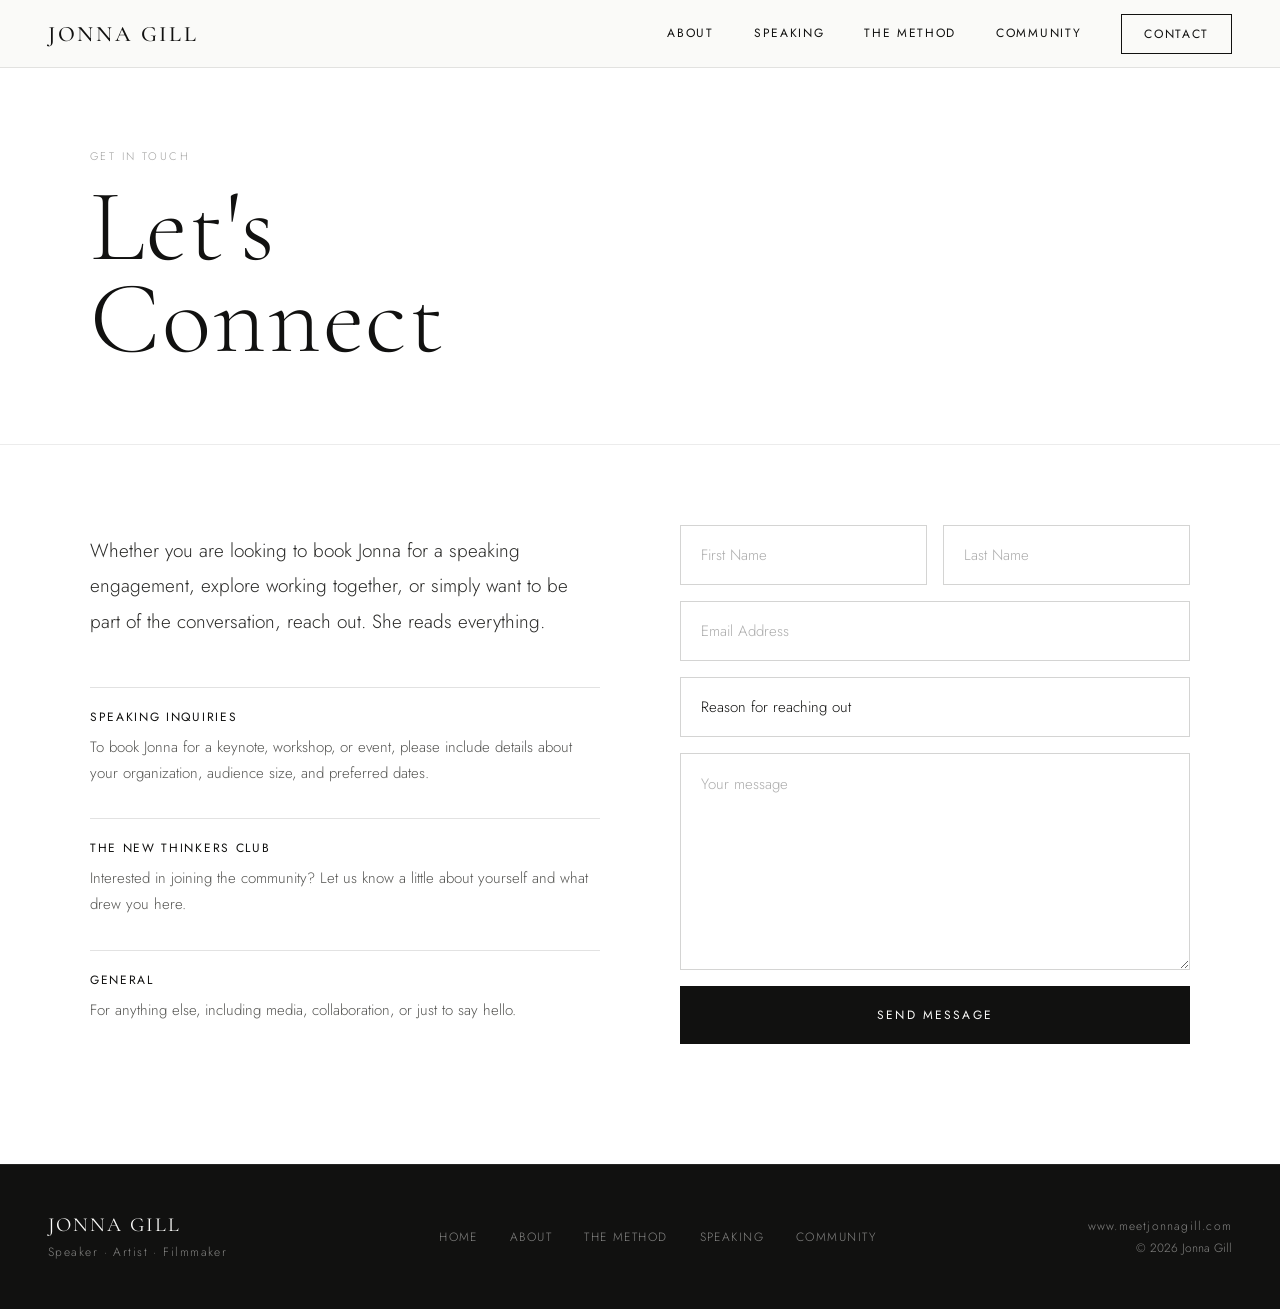
==== index.html @ b72475b1 "Add files via upload" ====
<!DOCTYPE html>
<html lang="en">
<head>
<meta charset="utf-8">
<title>Contact — Jonna Gill</title>
  <meta name="viewport" content="width=device-width, initial-scale=1" />
  <link rel="stylesheet" href="responsive.css" />
  <link rel="preconnect" href="https://fonts.googleapis.com" />
  <link rel="preconnect" href="https://fonts.gstatic.com" crossorigin="anonymous" />
  <link href="https://fonts.googleapis.com/css2?family=Cormorant+Garamond:ital,wght@0,300;0,400;0,500;1,300;1,400&family=Jost:wght@300;400;500&display=swap" rel="stylesheet" />
  <style>
    *, *::before, *::after { box-sizing: border-box; margin: 0; padding: 0; }
    body { background: #FAFAF8; color: #111110; font-family: 'Jost', sans-serif; font-weight: 300; -webkit-font-smoothing: antialiased; }
    a { color: #111110; text-decoration: none; }
    a:hover { color: #6B5E4A; }
    input, textarea, select { font-family: 'Jost', sans-serif; }
    input:focus, textarea:focus { outline: 1px solid #111110; }
    input::placeholder, textarea::placeholder { color: rgba(17,17,16,0.35); }
  </style>
</head>
<body>
<nav style="position:fixed;top:0;left:0;right:0;z-index:100;background:#FAFAF8;border-bottom:1px solid rgba(17,17,16,0.1);display:flex;align-items:center;justify-content:space-between;padding:0 48px;height:68px;font-family:'Jost',sans-serif;" id="site-nav">
  <a href="index.html" style="font-family:'Cormorant Garamond',serif;font-size:22px;font-weight:500;letter-spacing:0.12em;text-transform:uppercase;color:#111110;">Jonna Gill</a>
  <div class="nav-links" style="display:flex;gap:40px;align-items:center;">
    <a href="about.html" style="font-size:12px;letter-spacing:0.14em;text-transform:uppercase;font-weight:400;border-bottom:none;padding-bottom:2px;">About</a>
    <a href="speaking.html" style="font-size:12px;letter-spacing:0.14em;text-transform:uppercase;font-weight:400;border-bottom:none;padding-bottom:2px;">Speaking</a>
    <a href="method.html" style="font-size:12px;letter-spacing:0.14em;text-transform:uppercase;font-weight:400;border-bottom:none;padding-bottom:2px;">The Method</a>
    <a href="community.html" style="font-size:12px;letter-spacing:0.14em;text-transform:uppercase;font-weight:400;border-bottom:none;padding-bottom:2px;">Community</a>
    <a href="contact.html" style="font-size:12px;letter-spacing:0.14em;text-transform:uppercase;font-weight:400;border:1px solid #111110;padding:10px 22px;">Contact</a>
  </div>
  <button class="nav-hamburger" id="nav-hamburger" style="display:none;flex-direction:column;gap:5px;background:none;border:none;cursor:pointer;padding:8px;" aria-label="Menu">
    <span id="hb1" style="display:block;width:24px;height:1.5px;background:#111110;transition:transform 0.3s,opacity 0.3s;"></span>
    <span id="hb2" style="display:block;width:24px;height:1.5px;background:#111110;transition:transform 0.3s,opacity 0.3s;"></span>
    <span id="hb3" style="display:block;width:24px;height:1.5px;background:#111110;transition:transform 0.3s,opacity 0.3s;"></span>
  </button>
</nav>

<!-- PAGE HEADER -->
<section class="page-header" style="background: #FFFFFF; padding: 148px 48px 80px; border-bottom: 1px solid rgba(17,17,16,0.08);">
  <div style="max-width: 1100px; margin: 0 auto;">
    <p style="font-size: 11px; letter-spacing: 0.22em; text-transform: uppercase; color: rgba(17,17,16,0.4); margin-bottom: 16px;">Get in Touch</p>
    <h1 class="fx-reveal" data-dir="up" style="font-family: 'Cormorant Garamond', serif; font-size: clamp(56px, 8vw, 120px); font-weight: 300; line-height: 0.9; letter-spacing: 0.02em;">Let's<br />Connect</h1>
  </div>
</section>

<!-- CONTACT LAYOUT -->
<section style="background: #FFFFFF; padding: 80px 48px 120px;">
  <div class="contact-grid" style="max-width: 1100px; margin: 0 auto; display: grid; grid-template-columns: 1fr 1fr; gap: 80px; align-items: start;">

    <!-- Left: context -->
    <div style="display: flex; flex-direction: column; gap: 48px; padding-top: 8px;">
      <p style="font-size: 19px; line-height: 1.85; color: #2A2A28; font-weight: 300;">
        Whether you are looking to book Jonna for a speaking engagement, explore working together, or simply want to be part of the conversation, reach out. She reads everything.
      </p>

      <div style="display: flex; flex-direction: column; gap: 32px;">
        <div>
          <div style="height: 1px; background: rgba(17,17,16,0.12); margin-bottom: 20px;"></div>
          <p style="font-size: 12px; letter-spacing: 0.14em; text-transform: uppercase; margin-bottom: 8px; font-weight: 400;">Speaking Inquiries</p>
          <p style="font-size: 15px; line-height: 1.75; color: #555552; font-weight: 300;">To book Jonna for a keynote, workshop, or event, please include details about your organization, audience size, and preferred dates.</p>
        </div>
        <div>
          <div style="height: 1px; background: rgba(17,17,16,0.12); margin-bottom: 20px;"></div>
          <p style="font-size: 12px; letter-spacing: 0.14em; text-transform: uppercase; margin-bottom: 8px; font-weight: 400;">The New Thinkers Club</p>
          <p style="font-size: 15px; line-height: 1.75; color: #555552; font-weight: 300;">Interested in joining the community? Let us know a little about yourself and what drew you here.</p>
        </div>
        <div>
          <div style="height: 1px; background: rgba(17,17,16,0.12); margin-bottom: 20px;"></div>
          <p style="font-size: 12px; letter-spacing: 0.14em; text-transform: uppercase; margin-bottom: 8px; font-weight: 400;">General</p>
          <p style="font-size: 15px; line-height: 1.75; color: #555552; font-weight: 300;">For anything else, including media, collaboration, or just to say hello.</p>
        </div>
      </div>
    </div>

    <!-- Right: form -->
    <div style="display: flex; flex-direction: column; gap: 16px;">
      <div style="display: grid; grid-template-columns: 1fr 1fr; gap: 16px;">
        <input type="text" placeholder="First Name" style="
          padding: 18px 20px;
          border: 1px solid rgba(17,17,16,0.18);
          background: transparent;
          font-size: 15px;
          font-weight: 300;
          color: #111110;
          width: 100%;
        " />
        <input type="text" placeholder="Last Name" style="
          padding: 18px 20px;
          border: 1px solid rgba(17,17,16,0.18);
          background: transparent;
          font-size: 15px;
          font-weight: 300;
          color: #111110;
          width: 100%;
        " />
      </div>
      <input type="email" placeholder="Email Address" style="
        padding: 18px 20px;
        border: 1px solid rgba(17,17,16,0.18);
        background: transparent;
        font-size: 15px;
        font-weight: 300;
        color: #111110;
        width: 100%;
      " />
      <select style="
        padding: 18px 20px;
        border: 1px solid rgba(17,17,16,0.18);
        background: transparent;
        font-size: 15px;
        font-weight: 300;
        color: #111110;
        width: 100%;
        appearance: none;
        cursor: pointer;
      ">
        <option value="" disabled selected style="color: rgba(17,17,16,0.35);">Reason for reaching out</option>
        <option>Speaking Inquiry</option>
        <option>Workshop or Retreat</option>
        <option>Private Consulting</option>
        <option>The New Thinkers Club</option>
        <option>Media or Press</option>
        <option>General</option>
      </select>
      <textarea placeholder="Your message" rows="7" style="
        padding: 18px 20px;
        border: 1px solid rgba(17,17,16,0.18);
        background: transparent;
        font-size: 15px;
        font-weight: 300;
        color: #111110;
        width: 100%;
        resize: vertical;
        line-height: 1.7;
      "></textarea>
      <button style="
        width: 100%;
        background: #111110;
        color: #FAFAF8;
        border: none;
        font-size: 12px;
        letter-spacing: 0.18em;
        text-transform: uppercase;
        padding: 20px;
        cursor: pointer; font-weight: 400; font-family: 'Jost', sans-serif;" class="fx-btn">Send Message</button>
    </div>

  </div>
</section>

<!-- FOOTER -->
<footer class="site-footer" style="background: #111110; color: rgba(250,250,248,0.5); padding: 48px; display: flex; align-items: center; justify-content: space-between; border-top: 1px solid rgba(250,250,248,0.08); font-family: 'Jost', sans-serif;">
  <div>
    <p style="font-family: 'Cormorant Garamond', serif; font-size: 20px; font-weight: 400; letter-spacing: 0.1em; text-transform: uppercase; color: #FAFAF8; margin-bottom: 6px;">Jonna Gill</p>
    <p style="font-size: 12px; letter-spacing: 0.12em;">Speaker · Artist · Filmmaker</p>
  </div>
  <div class="footer-links" style="display: flex; gap: 32px;">
    <a href="index.html" style="font-size: 12px; letter-spacing: 0.12em; text-transform: uppercase; color: rgba(250,250,248,0.5);">Home</a>
    <a href="about.html" style="font-size: 12px; letter-spacing: 0.12em; text-transform: uppercase; color: rgba(250,250,248,0.5);">About</a>
    <a href="method.html" style="font-size: 12px; letter-spacing: 0.12em; text-transform: uppercase; color: rgba(250,250,248,0.5);">The Method</a>
    <a href="speaking.html" style="font-size: 12px; letter-spacing: 0.12em; text-transform: uppercase; color: rgba(250,250,248,0.5);">Speaking</a>
    <a href="community.html" style="font-size: 12px; letter-spacing: 0.12em; text-transform: uppercase; color: rgba(250,250,248,0.5);">Community</a>
  </div>
  <div style="text-align: right; font-size: 12px;">
    <p style="letter-spacing: 0.1em;">www.meetjonnagill.com</p>
    <p style="margin-top: 4px;">© 2026 Jonna Gill</p>
  </div>
</footer>
<script>
function fxInit() {
  // Inject CSS
  if (!document.getElementById('_fx')) {
    const st = document.createElement('style');
    st.id = '_fx';
    const rules = [
      '.fx-card{transition:transform .35s,box-shadow .35s}',
      '.fx-card:hover{transform:translateY(-7px);box-shadow:0 16px 48px rgba(17,17,16,.1)}',
      '.fx-btn{position:relative;overflow:hidden}',
      '.fx-btn::after{content:"";position:absolute;inset:0;background:rgba(107,94,74,.14);transform:translateX(-101%);transition:transform .35s}',
      '.fx-btn:hover::after{transform:translateX(0)}',
      '.fx-btn-inv{position:relative;overflow:hidden}',
      '.fx-btn-inv::after{content:"";position:absolute;inset:0;background:rgba(250,250,248,.1);transform:translateX(-101%);transition:transform .35s}',
      '.fx-btn-inv:hover::after{transform:translateX(0)}',
      '@keyframes fx-float{0%,100%{transform:translateX(-50%) translateY(0);opacity:.4}50%{transform:translateX(-50%) translateY(10px);opacity:.8}}',
      '.fx-float{animation:fx-float 2.6s ease-in-out infinite}',
      '@keyframes fx-blink{0%,100%{opacity:1}50%{opacity:0}}',
    ];
    st.textContent = rules.join('\n');
    document.head.appendChild(st);
  }

  // Reveal
  const revEls = [...document.querySelectorAll('.fx-reveal')];
  revEls.forEach(el => {
    el.style.opacity = '0';
    const dir = el.dataset.dir || 'up';
    if (dir === 'up')    el.style.transform = 'translateY(40px)';
    if (dir === 'left')  el.style.transform = 'translateX(-40px)';
    if (dir === 'right') el.style.transform = 'translateX(40px)';
    el.style.transition = 'opacity .9s cubic-bezier(.22,.68,0,1.1),transform .9s cubic-bezier(.22,.68,0,1.1)';
    el.style.transitionDelay = (el.dataset.delay || '0') + 'ms';
  });
  const io = new IntersectionObserver(entries => {
    entries.forEach(e => {
      if (!e.isIntersecting) return;
      e.target.style.opacity = '1';
      e.target.style.transform = 'translate(0,0)';
      io.unobserve(e.target);
    });
  }, { threshold: 0.1 });
  revEls.forEach(el => io.observe(el));

  // Stagger
  document.querySelectorAll('.fx-stagger').forEach(parent => {
    [...parent.children].forEach((child, i) => {
      child.style.opacity = '0';
      child.style.transform = 'translateY(30px)';
      child.style.transition = 'opacity .75s cubic-bezier(.22,.68,0,1.1),transform .75s cubic-bezier(.22,.68,0,1.1)';
      child.style.transitionDelay = (i * 120) + 'ms';
      io.observe(child);
    });
  });

  // Parallax
  const pImgs = [...document.querySelectorAll('.fx-parallax')];
  pImgs.forEach(img => {
    Object.assign(img.style, { height:'150%', width:'100%', top:'-25%', left:'0', position:'absolute', objectFit:'cover', willChange:'transform' });
  });
  let ticking = false;
  const updateP = () => {
    pImgs.forEach(img => {
      const r = img.parentElement.getBoundingClientRect();
      const prog = (window.innerHeight / 2 - (r.top + r.height / 2)) / window.innerHeight;
      img.style.transform = 'translateY(' + (prog * 0.25 * 320) + 'px)';
    });
    ticking = false;
  };
  if (pImgs.length) {
    window.addEventListener('scroll', () => { if (!ticking) { requestAnimationFrame(updateP); ticking = true; } }, { passive: true });
    updateP();
  }

  // Typewriter
  document.querySelectorAll('[data-typewriter]').forEach(el => {
    const text = el.textContent;
    el.textContent = '';
    const cursor = document.createElement('span');
    cursor.textContent = '|';
    cursor.style.cssText = 'animation:fx-blink .8s ease-in-out infinite;margin-left:1px';
    el.appendChild(cursor);
    let i = 0;
    const delay = parseInt(el.dataset.twDelay || '700');
    setTimeout(function type() {
      if (i < text.length) { cursor.before(text[i++]); setTimeout(type, 55); }
      else setTimeout(() => cursor.remove(), 900);
    }, delay);
  });

  // Count-up
  const cio = new IntersectionObserver(entries => {
    entries.forEach(e => {
      if (!e.isIntersecting) return;
      const el = e.target;
      const target = parseInt(el.dataset.count);
      const pad = parseInt(el.dataset.pad || '2');
      let i = 0;
      const step = Math.max(1200 / target, 40);
      const t = setInterval(() => {
        i++;
        el.textContent = String(i).padStart(pad, '0');
        if (i >= target) clearInterval(t);
      }, step);
      cio.unobserve(el);
    });
  }, { threshold: 0.5 });
  document.querySelectorAll('[data-count]').forEach(el => { el.textContent = '00'; cio.observe(el); });

  // Nav shadow
  const nav = document.getElementById('site-nav');
  if (nav) {
    window.addEventListener('scroll', () => {
      nav.style.boxShadow = window.scrollY > 20 ? '0 2px 24px rgba(17,17,16,.07)' : 'none';
    }, { passive: true });
  }
}


const _btn=document.getElementById('nav-hamburger'),_links=document.querySelector('.nav-links'),_h1=document.getElementById('hb1'),_h2=document.getElementById('hb2'),_h3=document.getElementById('hb3');
if(_btn&&_links){let _o=false;_btn.addEventListener('click',()=>{_o=!_o;_links.classList.toggle('open',_o);if(_o){_h1.style.transform='translateY(6.5px) rotate(45deg)';_h2.style.opacity='0';_h3.style.transform='translateY(-6.5px) rotate(-45deg)';}else{_h1.style.transform='';_h2.style.opacity='1';_h3.style.transform='';}});_links.querySelectorAll('a').forEach(a=>a.addEventListener('click',()=>{_o=false;_links.classList.remove('open');_h1.style.transform='';_h2.style.opacity='1';_h3.style.transform='';}));}

document.addEventListener('DOMContentLoaded', function() {
  fxInit();
  
});
</script>
</body>
</html>
---- responsive.css ----
/* ── Responsive overrides ── */

/* Nav mobile */
@media (max-width: 900px) {
  .nav-links { display: none !important; }
  .nav-links.open {
    display: flex !important;
    flex-direction: column;
    position: fixed;
    top: 68px; left: 0; right: 0;
    background: #FAFAF8;
    padding: 32px 32px;
    gap: 24px;
    border-bottom: 1px solid rgba(17,17,16,0.1);
    z-index: 99;
    box-shadow: 0 8px 32px rgba(17,17,16,0.08);
  }
  .nav-links.open a {
    font-size: 15px !important;
    letter-spacing: 0.12em;
    border: none !important;
    padding: 0 !important;
  }
  .nav-hamburger { display: flex !important; }
  nav { padding: 0 24px !important; }
}
@media (min-width: 901px) {
  .nav-hamburger { display: none !important; }
}

/* Hero split grid */
@media (max-width: 900px) {
  .hero-grid {
    grid-template-columns: 1fr !important;
    min-height: auto !important;
  }
  .hero-photo {
    height: 55vw !important;
    min-height: 280px;
    max-height: 480px;
    position: relative !important;
  }
  .hero-text {
    padding: 48px 28px 56px !important;
  }
}

/* 2-col grids */
@media (max-width: 860px) {
  .grid-2col {
    grid-template-columns: 1fr !important;
    gap: 40px !important;
  }
  .grid-2col .sticky-photo {
    position: relative !important;
    top: auto !important;
    aspect-ratio: 4/3 !important;
  }
}

/* 3-col grids */
@media (max-width: 860px) {
  .grid-3col {
    grid-template-columns: 1fr !important;
    gap: 2px !important;
  }
}

/* Section padding */
@media (max-width: 768px) {
  .site-section {
    padding-left: 24px !important;
    padding-right: 24px !important;
    padding-top: 64px !important;
    padding-bottom: 64px !important;
  }
  .site-section-inner {
    max-width: 100% !important;
    padding: 0 !important;
  }
}

/* Page header */
@media (max-width: 768px) {
  .page-header {
    padding: 108px 24px 48px !important;
  }
}

/* Footer */
@media (max-width: 768px) {
  .site-footer {
    flex-direction: column !important;
    gap: 28px !important;
    text-align: center !important;
    padding: 48px 24px !important;
  }
  .site-footer > div:last-child {
    text-align: center !important;
  }
  .footer-links {
    flex-wrap: wrap !important;
    justify-content: center !important;
    gap: 16px 24px !important;
  }
}

/* Quote sections */
@media (max-width: 768px) {
  .site-quote { padding: 56px 24px !important; }
}

/* Method pillars grid */
@media (max-width: 768px) {
  .pillars-row {
    grid-template-columns: 48px 1fr !important;
    gap: 16px !important;
  }
  .pillars-row .pillar-desc { display: none; }
}

/* Contact form */
@media (max-width: 768px) {
  .contact-grid {
    grid-template-columns: 1fr !important;
    gap: 40px !important;
  }
}

/* Speaking topics grid */
@media (max-width: 768px) {
  .topics-grid {
    grid-template-columns: 1fr !important;
  }
  .topics-grid > div {
    border-right: none !important;
    padding-left: 0 !important;
    padding-right: 0 !important;
  }
}

/* General font size safety */
@media (max-width: 480px) {
  body { font-size: 15px; }
}
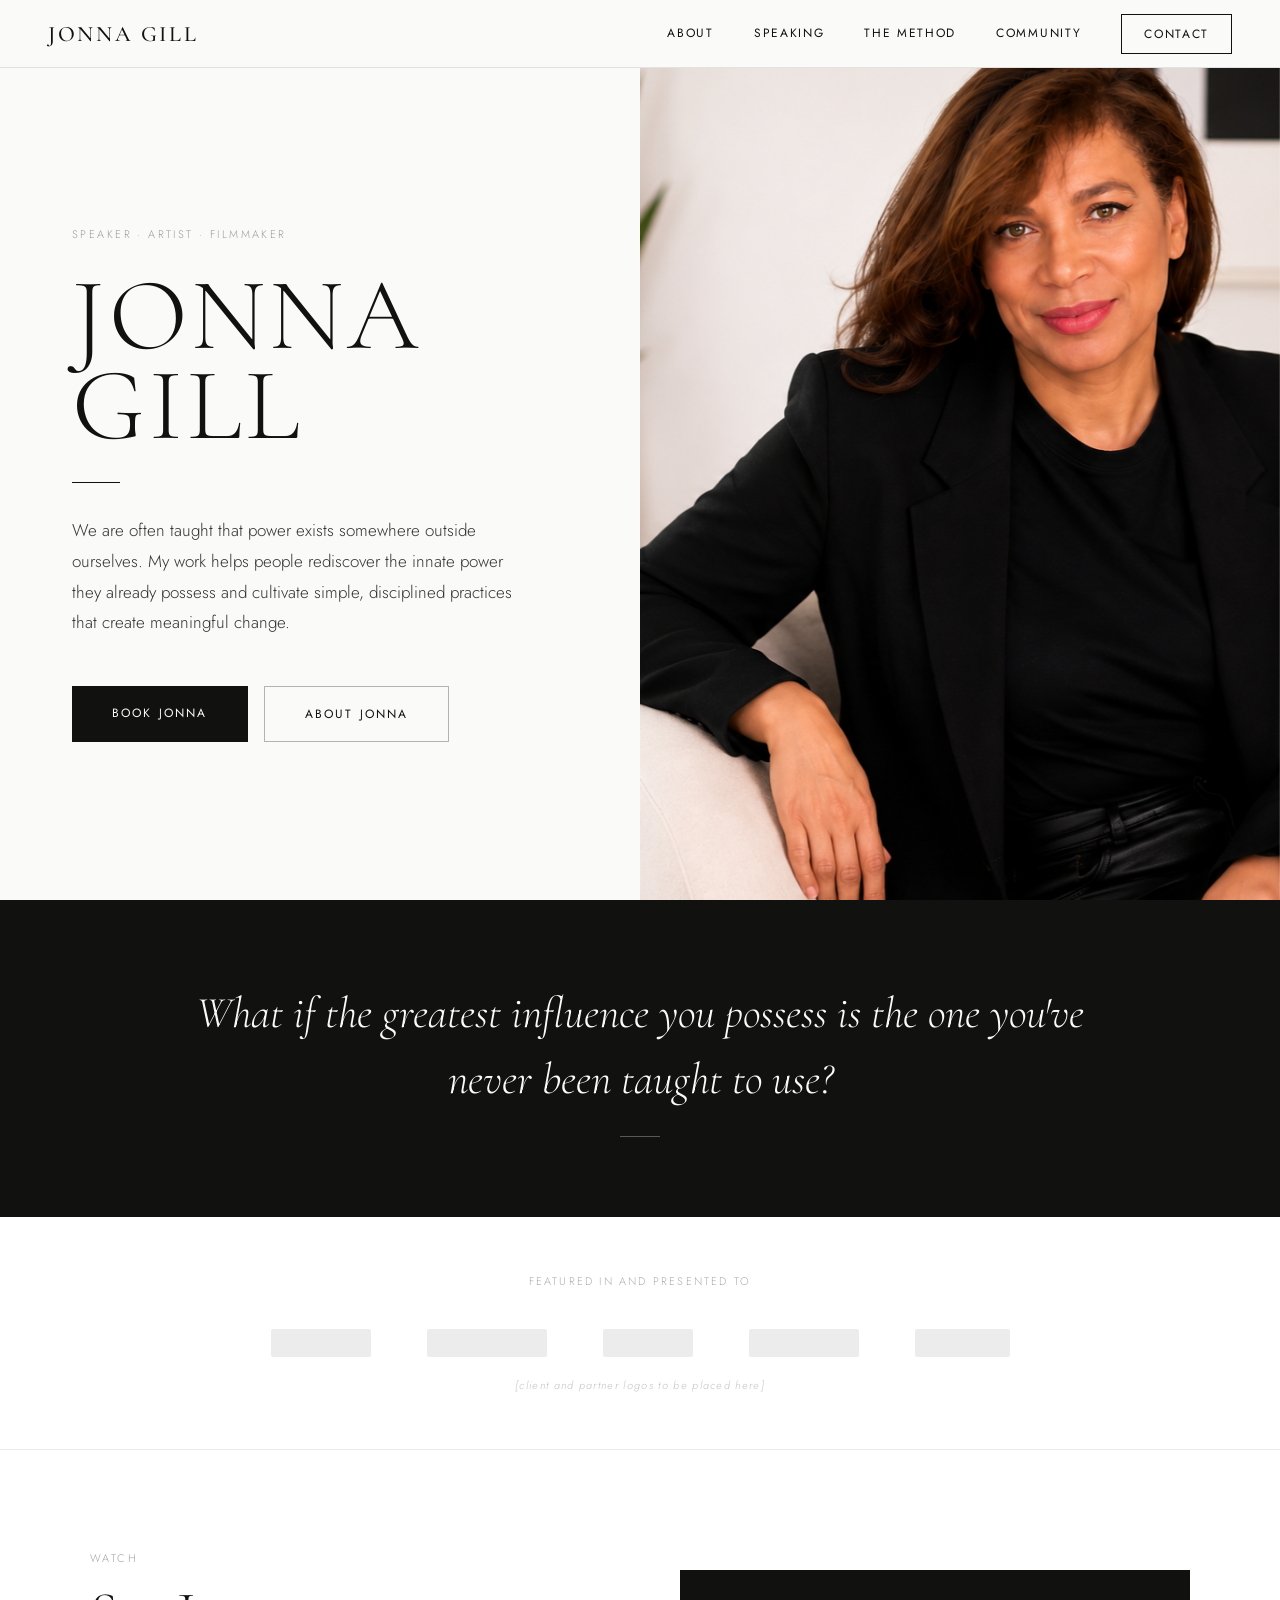
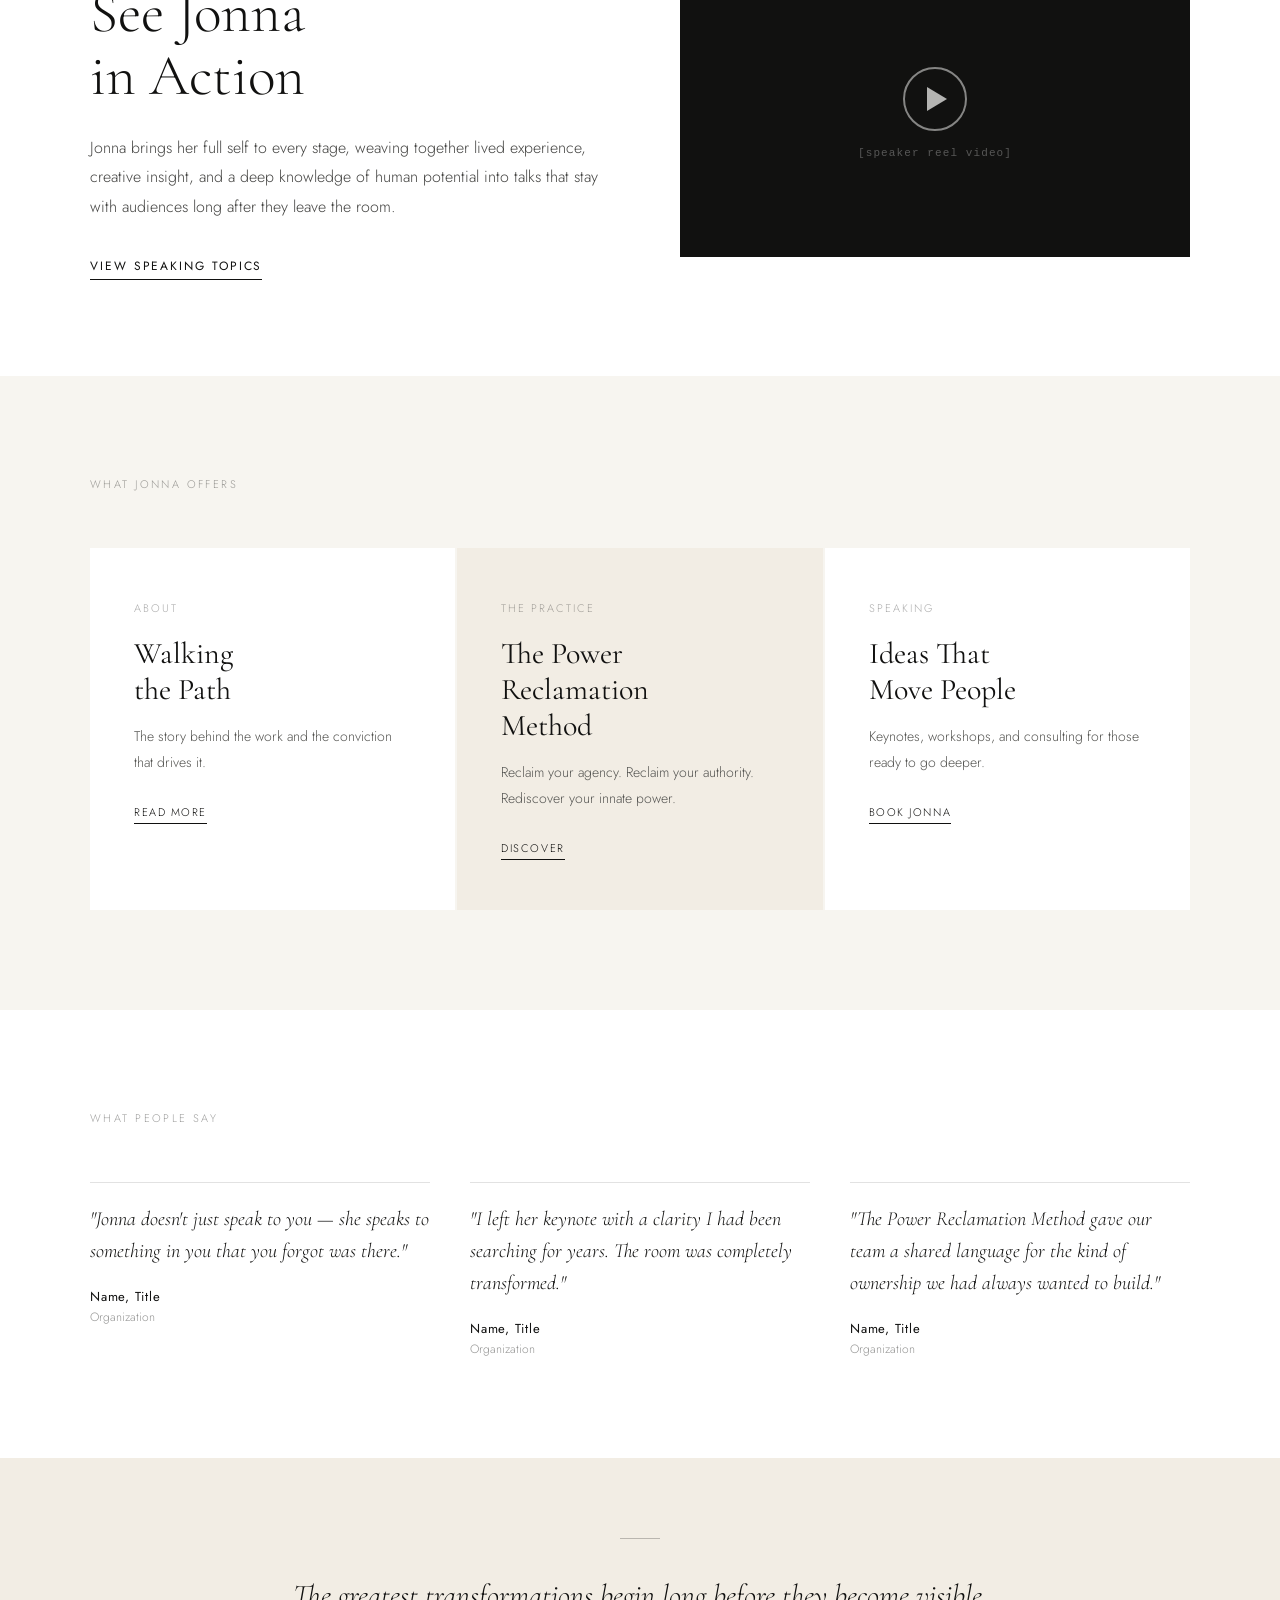
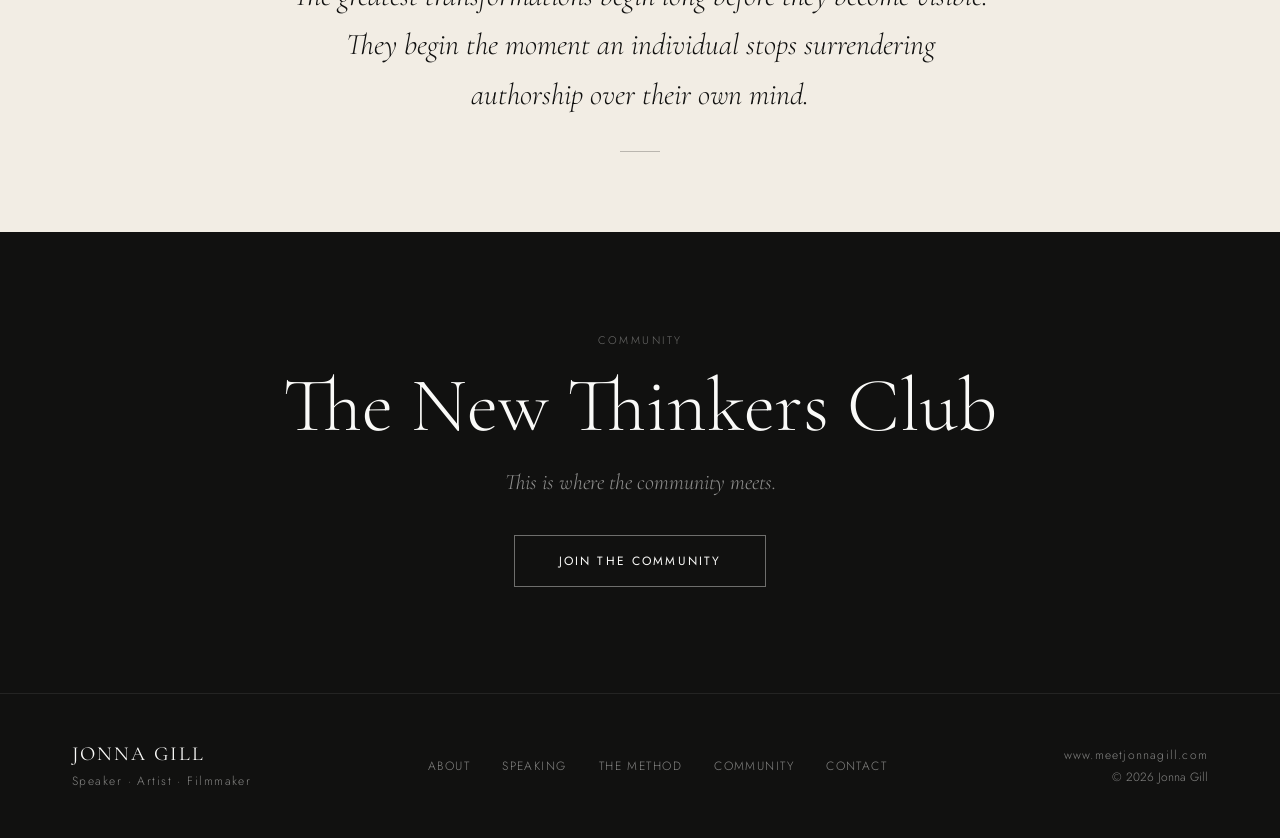
==== commit da8ac7d1: "Add files via upload" ====
--- a/index.html
+++ b/index.html
@@ -2,20 +2,167 @@
 <html lang="en">
 <head>
 <meta charset="utf-8">
-<title>Contact — Jonna Gill</title>
+<title>Jonna Gill — Speaker, Artist, Filmmaker</title>
   <meta name="viewport" content="width=device-width, initial-scale=1" />
-  <link rel="stylesheet" href="responsive.css" />
+  <style>
+/* ── Responsive overrides ── */
+
+/* Nav mobile */
+@media (max-width: 900px) {
+  .nav-links { display: none !important; }
+  .nav-links.open {
+    display: flex !important;
+    flex-direction: column;
+    position: fixed;
+    top: 68px; left: 0; right: 0;
+    background: #FAFAF8;
+    padding: 32px 32px;
+    gap: 24px;
+    border-bottom: 1px solid rgba(17,17,16,0.1);
+    z-index: 99;
+    box-shadow: 0 8px 32px rgba(17,17,16,0.08);
+  }
+  .nav-links.open a {
+    font-size: 15px !important;
+    letter-spacing: 0.12em;
+    border: none !important;
+    padding: 0 !important;
+  }
+  .nav-hamburger { display: flex !important; }
+  nav { padding: 0 24px !important; }
+}
+@media (min-width: 901px) {
+  .nav-hamburger { display: none !important; }
+}
+
+/* Hero split grid */
+@media (max-width: 900px) {
+  .hero-grid {
+    grid-template-columns: 1fr !important;
+    min-height: auto !important;
+  }
+  .hero-photo {
+    height: 55vw !important;
+    min-height: 280px;
+    max-height: 480px;
+    position: relative !important;
+  }
+  .hero-text {
+    padding: 48px 28px 56px !important;
+  }
+}
+
+/* 2-col grids */
+@media (max-width: 860px) {
+  .grid-2col {
+    grid-template-columns: 1fr !important;
+    gap: 40px !important;
+  }
+  .grid-2col .sticky-photo {
+    position: relative !important;
+    top: auto !important;
+    aspect-ratio: 4/3 !important;
+  }
+}
+
+/* 3-col grids */
+@media (max-width: 860px) {
+  .grid-3col {
+    grid-template-columns: 1fr !important;
+    gap: 2px !important;
+  }
+}
+
+/* Section padding */
+@media (max-width: 768px) {
+  .site-section {
+    padding-left: 24px !important;
+    padding-right: 24px !important;
+    padding-top: 64px !important;
+    padding-bottom: 64px !important;
+  }
+  .site-section-inner {
+    max-width: 100% !important;
+    padding: 0 !important;
+  }
+}
+
+/* Page header */
+@media (max-width: 768px) {
+  .page-header {
+    padding: 108px 24px 48px !important;
+  }
+}
+
+/* Footer */
+@media (max-width: 768px) {
+  .site-footer {
+    flex-direction: column !important;
+    gap: 28px !important;
+    text-align: center !important;
+    padding: 48px 24px !important;
+  }
+  .site-footer > div:last-child {
+    text-align: center !important;
+  }
+  .footer-links {
+    flex-wrap: wrap !important;
+    justify-content: center !important;
+    gap: 16px 24px !important;
+  }
+}
+
+/* Quote sections */
+@media (max-width: 768px) {
+  .site-quote { padding: 56px 24px !important; }
+}
+
+/* Method pillars grid */
+@media (max-width: 768px) {
+  .pillars-row {
+    grid-template-columns: 48px 1fr !important;
+    gap: 16px !important;
+  }
+  .pillars-row .pillar-desc { display: none; }
+}
+
+/* Contact form */
+@media (max-width: 768px) {
+  .contact-grid {
+    grid-template-columns: 1fr !important;
+    gap: 40px !important;
+  }
+}
+
+/* Speaking topics grid */
+@media (max-width: 768px) {
+  .topics-grid {
+    grid-template-columns: 1fr !important;
+  }
+  .topics-grid > div {
+    border-right: none !important;
+    padding-left: 0 !important;
+    padding-right: 0 !important;
+  }
+}
+
+/* General font size safety */
+@media (max-width: 480px) {
+  body { font-size: 15px; }
+}
+
+</style>
   <link rel="preconnect" href="https://fonts.googleapis.com" />
   <link rel="preconnect" href="https://fonts.gstatic.com" crossorigin="anonymous" />
   <link href="https://fonts.googleapis.com/css2?family=Cormorant+Garamond:ital,wght@0,300;0,400;0,500;1,300;1,400&family=Jost:wght@300;400;500&display=swap" rel="stylesheet" />
   <style>
     *, *::before, *::after { box-sizing: border-box; margin: 0; padding: 0; }
+    html { scroll-behavior: smooth; }
     body { background: #FAFAF8; color: #111110; font-family: 'Jost', sans-serif; font-weight: 300; -webkit-font-smoothing: antialiased; }
     a { color: #111110; text-decoration: none; }
     a:hover { color: #6B5E4A; }
-    input, textarea, select { font-family: 'Jost', sans-serif; }
-    input:focus, textarea:focus { outline: 1px solid #111110; }
-    input::placeholder, textarea::placeholder { color: rgba(17,17,16,0.35); }
+    @keyframes fadeUp { from { opacity: 0; transform: translateY(24px); } to { opacity: 1; transform: translateY(0); } }
+    @keyframes fadeIn { from { opacity: 0; } to { opacity: 1; } }
   </style>
 </head>
 <body>
@@ -35,131 +182,201 @@
   </button>
 </nav>
 
-<!-- PAGE HEADER -->
-<section class="page-header" style="background: #FFFFFF; padding: 148px 48px 80px; border-bottom: 1px solid rgba(17,17,16,0.08);">
+<!-- ═══ HERO: SPLIT LAYOUT ═══ -->
+<section class="hero-grid" style="min-height: 100vh; display: grid; grid-template-columns: 1fr 1fr; padding-top: 68px;">
+  <!-- Left: Text -->
+  <div class="hero-text" style="display: flex; flex-direction: column; justify-content: center; padding: 80px 64px 80px 72px;">
+    <p style="font-size: 11px; letter-spacing: 0.22em; text-transform: uppercase; color: rgba(17,17,16,0.4); margin-bottom: 28px; animation: fadeIn 0.8s ease both;">Speaker · Artist · Filmmaker</p>
+
+    <h1 style="
+      font-family: 'Cormorant Garamond', serif;
+      font-size: clamp(72px, 8vw, 130px);
+      font-weight: 300;
+      letter-spacing: 0.04em;
+      line-height: 0.88;
+      text-transform: uppercase;
+      color: #111110;
+      animation: fadeUp 0.9s ease 0.1s both;
+      margin-bottom: 32px;
+    ">Jonna<br />Gill</h1>
+
+    <div style="width: 48px; height: 1px; background: #111110; margin-bottom: 32px; animation: fadeIn 0.8s ease 0.3s both;"></div>
+
+    <p style="
+      font-size: 17px;
+      line-height: 1.8;
+      color: #333331;
+      font-weight: 300;
+      max-width: 460px;
+      margin-bottom: 48px;
+      animation: fadeUp 0.9s ease 0.4s both;
+    ">We are often taught that power exists somewhere outside ourselves. My work helps people rediscover the innate power they already possess and cultivate simple, disciplined practices that create meaningful change.</p>
+
+    <div style="display: flex; gap: 16px; flex-wrap: wrap; animation: fadeUp 0.9s ease 0.55s both;">
+      <a href="speaking.html" class="fx-btn" style="display: inline-block; background: #111110; color: #FAFAF8; font-size: 12px; letter-spacing: 0.18em; text-transform: uppercase; padding: 18px 40px; font-weight: 400;">Book Jonna</a>
+      <a href="about.html" class="fx-btn" style="display: inline-block; border: 1px solid rgba(17,17,16,0.3); color: #111110; font-size: 12px; letter-spacing: 0.18em; text-transform: uppercase; padding: 18px 40px; font-weight: 400;">About Jonna</a>
+    </div>
+  </div>
+
+  <!-- Right: Photo -->
+  <div class="hero-photo" style="position: relative; overflow: hidden;">
+    <img src="[data-uri]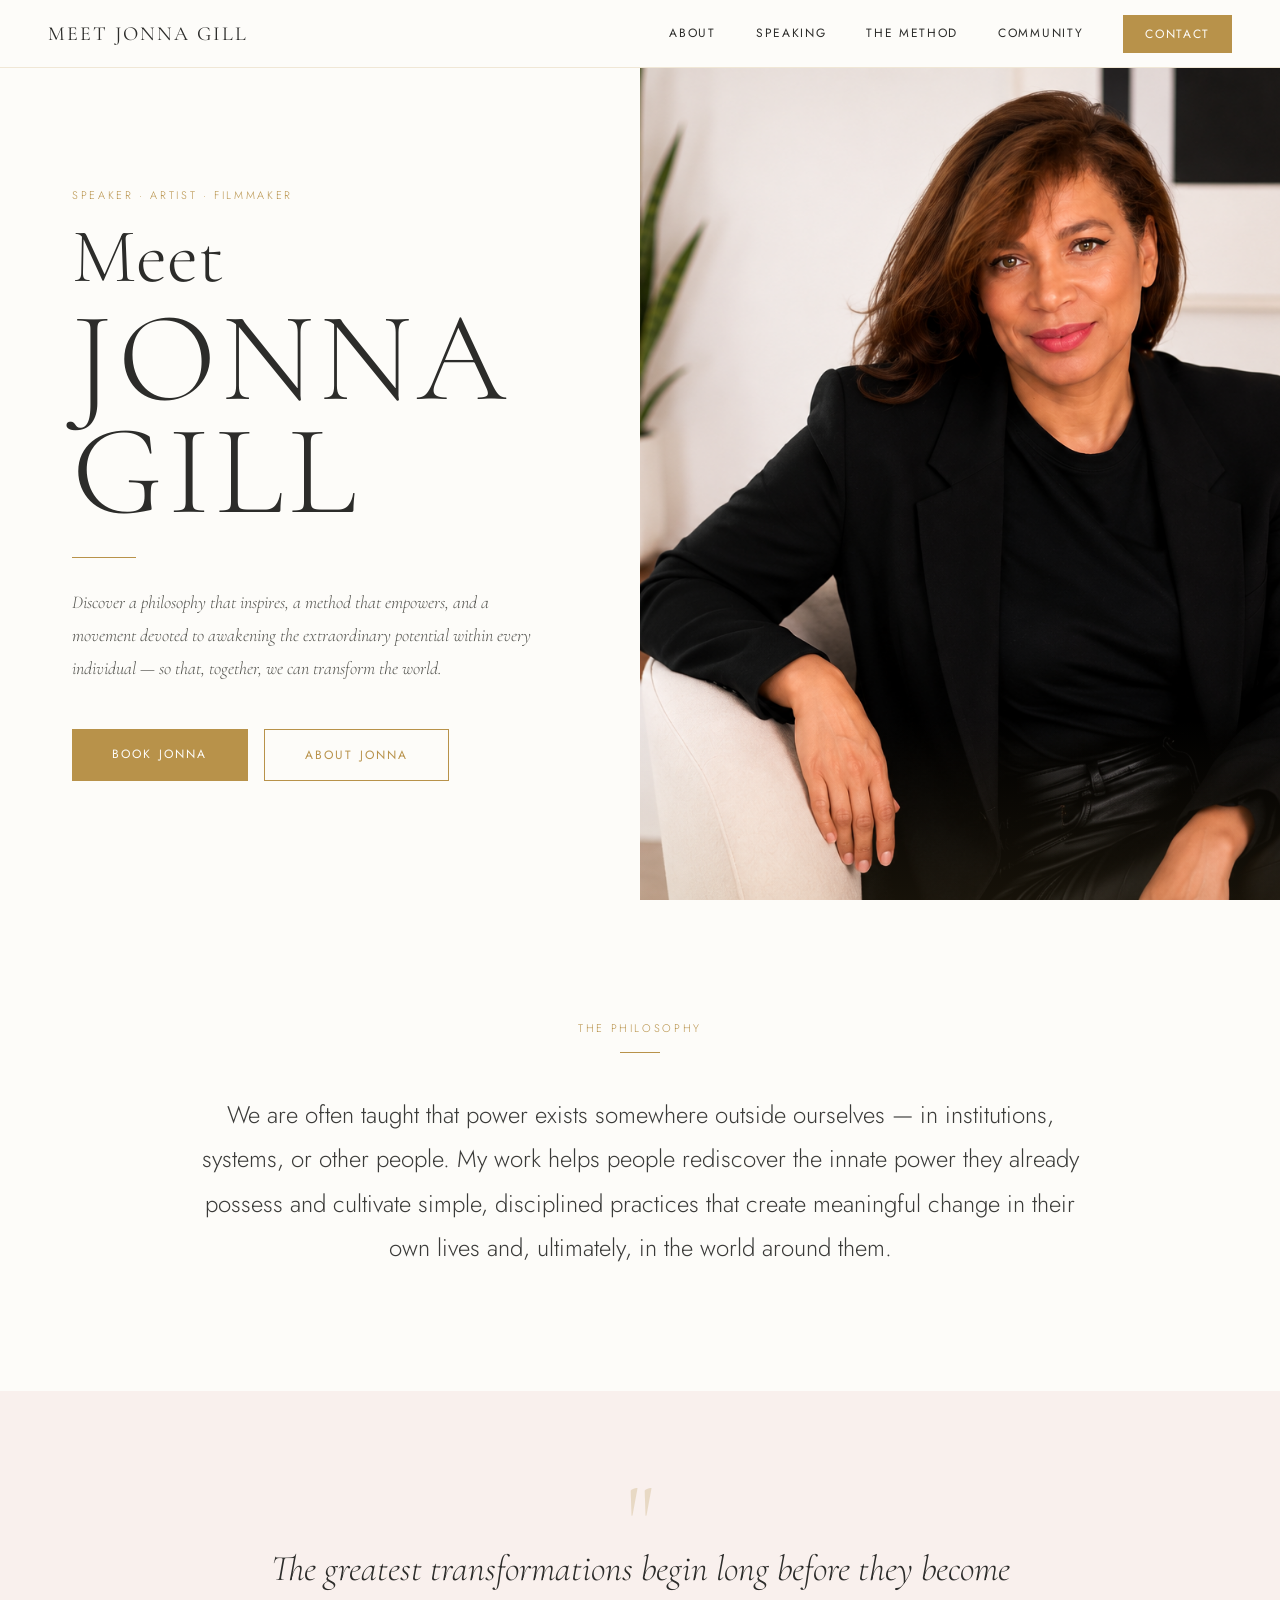
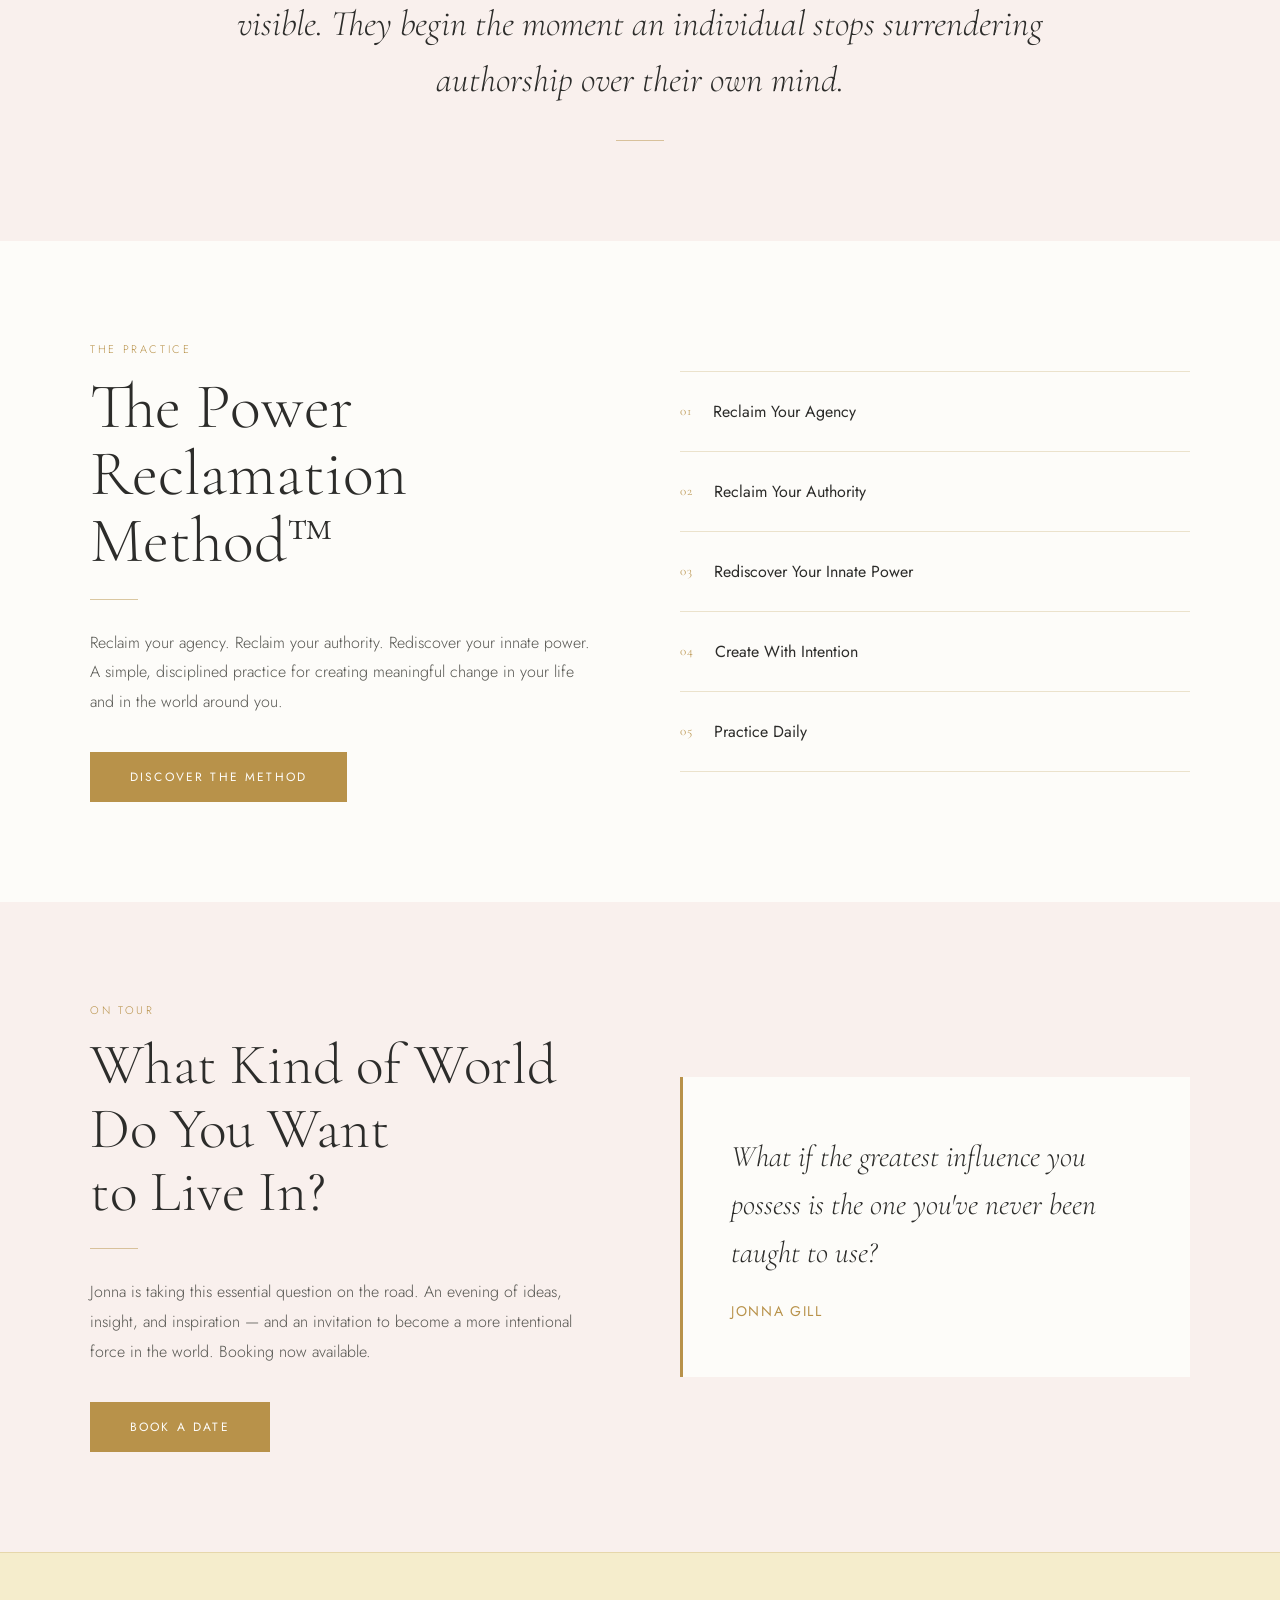
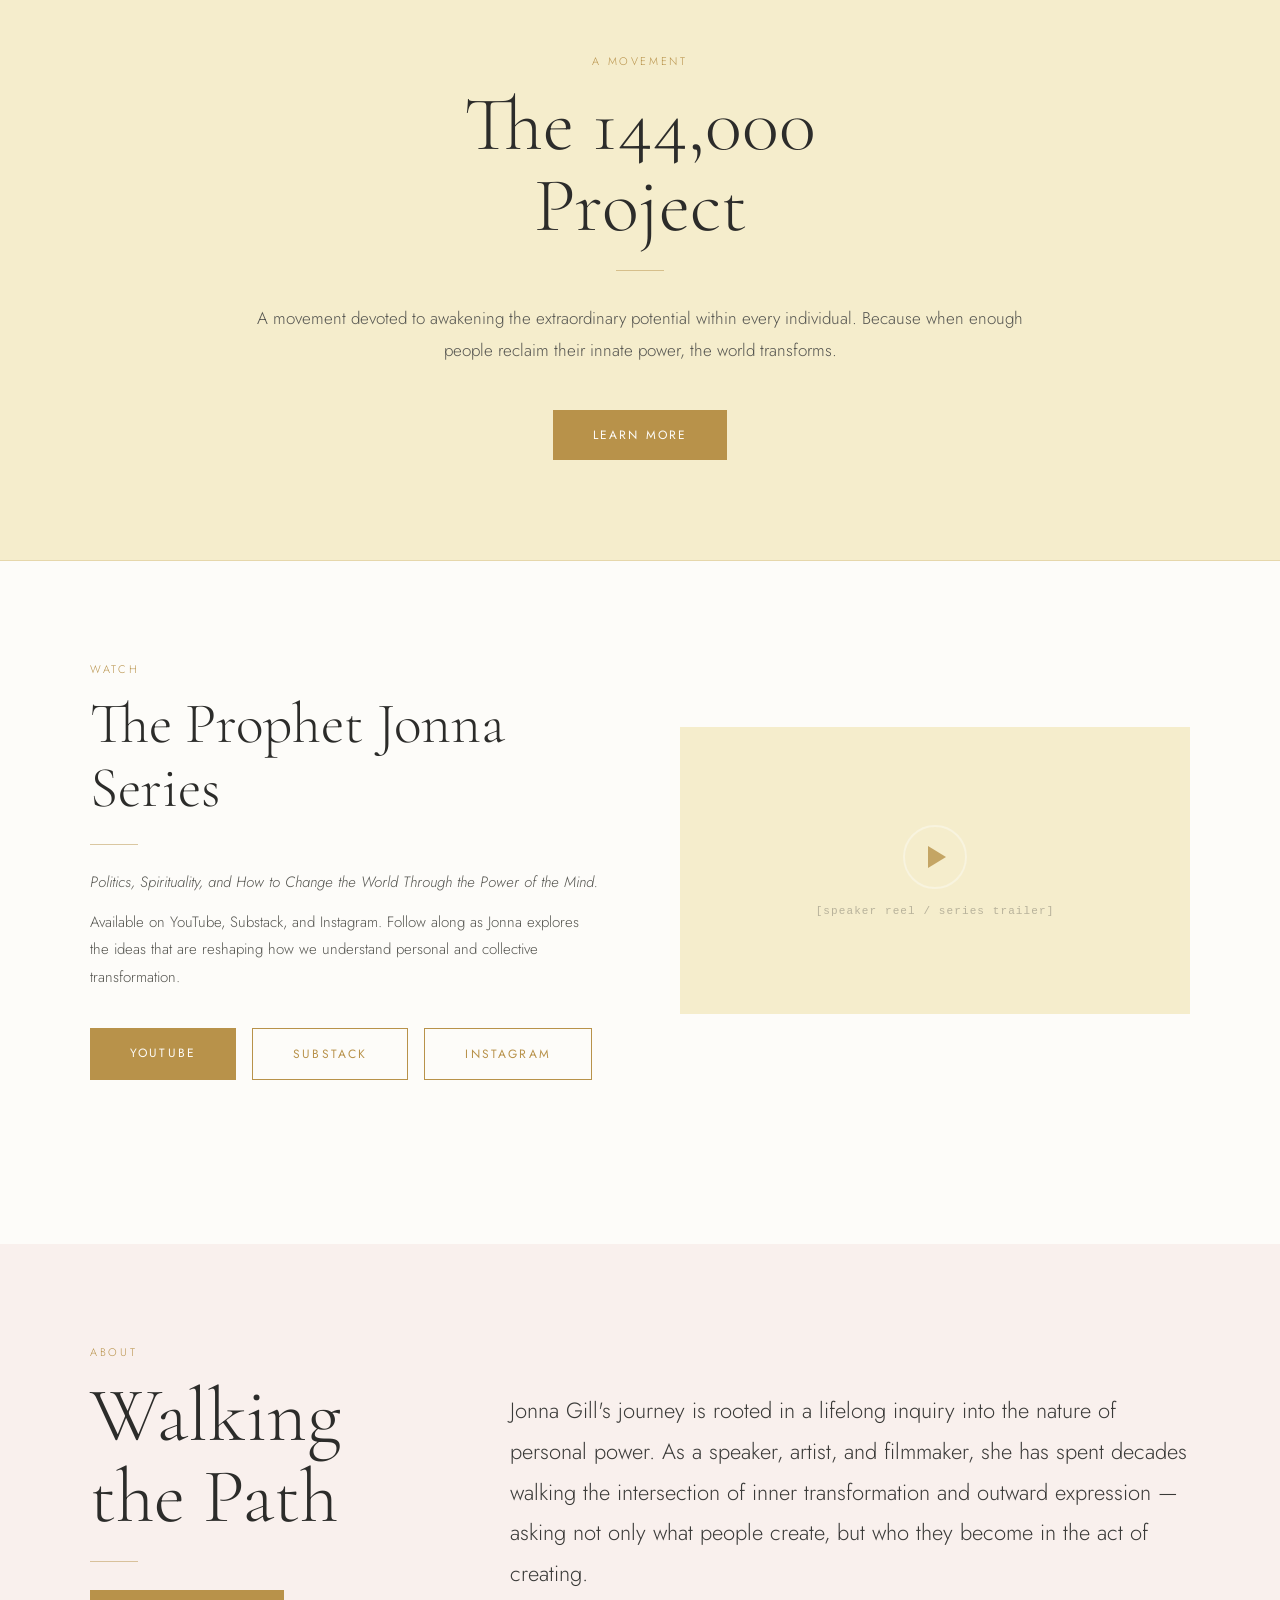
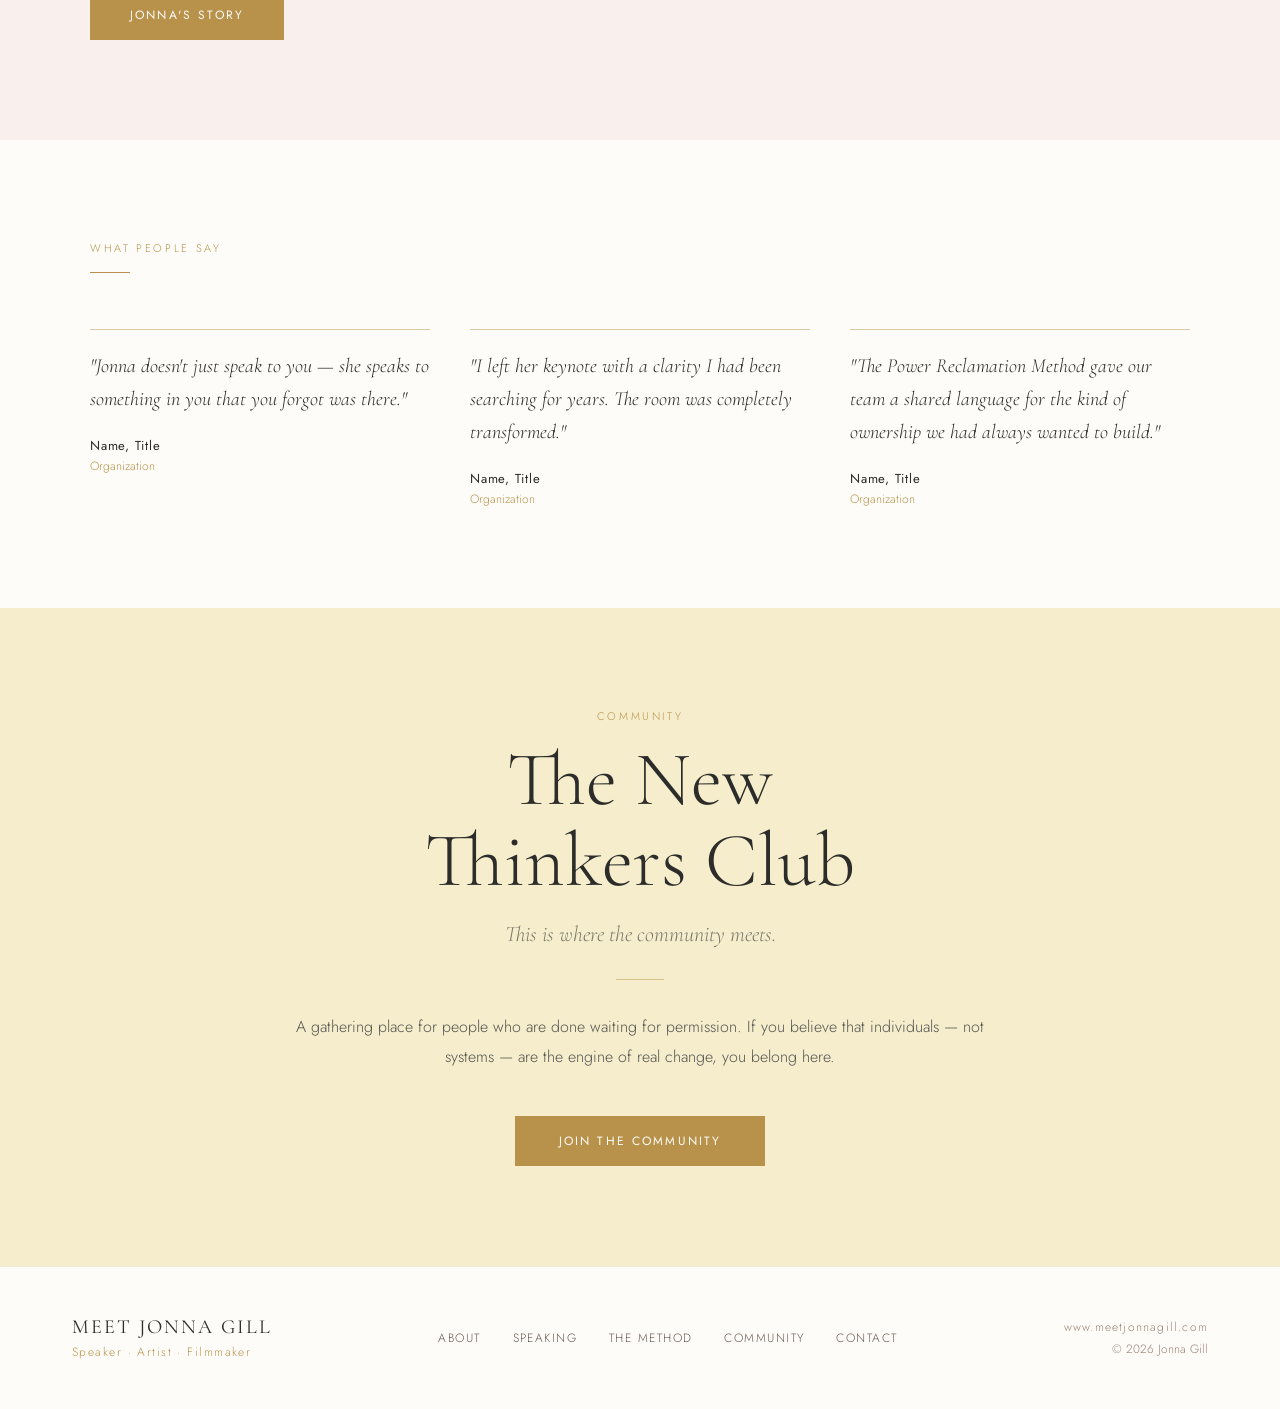
==== commit d37ee82a: "Add files via upload" ====
--- a/index.html
+++ b/index.html
@@ -2,9 +2,29 @@
 <html lang="en">
 <head>
 <meta charset="utf-8">
-<title>Jonna Gill — Speaker, Artist, Filmmaker</title>
+<title>Meet Jonna Gill — Speaker, Artist, Filmmaker</title>
   <meta name="viewport" content="width=device-width, initial-scale=1" />
-  <style>
+  <link rel="preconnect" href="https://fonts.googleapis.com" />
+  <link rel="preconnect" href="https://fonts.gstatic.com" crossorigin="anonymous" />
+  <link href="https://fonts.googleapis.com/css2?family=Cormorant+Garamond:ital,wght@0,300;0,400;0,500;1,300;1,400&family=Jost:wght@300;400;500&display=swap" rel="stylesheet" />
+    <style>
+    *, *::before, *::after { box-sizing: border-box; margin: 0; padding: 0; }
+    html { scroll-behavior: smooth; }
+    body { background: #FDFCF9; color: #2C2C2A; font-family: 'Jost', sans-serif; font-weight: 300; -webkit-font-smoothing: antialiased; }
+    a { color: #2C2C2A; text-decoration: none; }
+    a:hover { color: #B8924A; }
+    @keyframes fadeUp { from { opacity: 0; transform: translateY(24px); } to { opacity: 1; transform: translateY(0); } }
+    @keyframes fadeIn { from { opacity: 0; } to { opacity: 1; } }
+    .gold-btn { background: #B8924A; color: #2C2C2A; font-size: 12px; letter-spacing: 0.18em; text-transform: uppercase; padding: 16px 40px; font-weight: 400; display: inline-block; transition: background 0.3s; }
+    .gold-btn:hover { background: #9A7A3A; color: #2C2C2A; }
+    .outline-btn { border: 1px solid #B8924A; color: #B8924A; font-size: 12px; letter-spacing: 0.18em; text-transform: uppercase; padding: 16px 40px; font-weight: 400; display: inline-block; transition: all 0.3s; }
+    .outline-btn:hover { background: #B8924A; color: #2C2C2A; }
+    .gold-line { height: 1px; background: #B8924A; opacity: 0.5; }
+    .section-label { font-size: 11px; letter-spacing: 0.24em; text-transform: uppercase; color: #B8924A; margin-bottom: 16px; }
+    .card-hover { transition: transform 0.35s cubic-bezier(.22,.68,0,1.2), box-shadow 0.35s ease; }
+    .card-hover:hover { transform: translateY(-6px); box-shadow: 0 16px 48px rgba(44,44,42,0.1); }
+  </style>
+<style>
 /* ── Responsive overrides ── */
 
 /* Nav mobile */
@@ -151,363 +171,268 @@
   body { font-size: 15px; }
 }
 
+*,*::before,*::after{box-sizing:border-box}body{margin:0}a{color:#2C2C2A;text-decoration:none;}a:hover{color:#B8924A;}
 </style>
-  <link rel="preconnect" href="https://fonts.googleapis.com" />
-  <link rel="preconnect" href="https://fonts.gstatic.com" crossorigin="anonymous" />
-  <link href="https://fonts.googleapis.com/css2?family=Cormorant+Garamond:ital,wght@0,300;0,400;0,500;1,300;1,400&family=Jost:wght@300;400;500&display=swap" rel="stylesheet" />
-  <style>
-    *, *::before, *::after { box-sizing: border-box; margin: 0; padding: 0; }
-    html { scroll-behavior: smooth; }
-    body { background: #FAFAF8; color: #111110; font-family: 'Jost', sans-serif; font-weight: 300; -webkit-font-smoothing: antialiased; }
-    a { color: #111110; text-decoration: none; }
-    a:hover { color: #6B5E4A; }
-    @keyframes fadeUp { from { opacity: 0; transform: translateY(24px); } to { opacity: 1; transform: translateY(0); } }
-    @keyframes fadeIn { from { opacity: 0; } to { opacity: 1; } }
-  </style>
 </head>
 <body>
-<nav style="position:fixed;top:0;left:0;right:0;z-index:100;background:#FAFAF8;border-bottom:1px solid rgba(17,17,16,0.1);display:flex;align-items:center;justify-content:space-between;padding:0 48px;height:68px;font-family:'Jost',sans-serif;" id="site-nav">
-  <a href="index.html" style="font-family:'Cormorant Garamond',serif;font-size:22px;font-weight:500;letter-spacing:0.12em;text-transform:uppercase;color:#111110;">Jonna Gill</a>
+<nav style="position:fixed;top:0;left:0;right:0;z-index:100;background:#FDFCF9;border-bottom:1px solid rgba(184,146,74,0.2);display:flex;align-items:center;justify-content:space-between;padding:0 48px;height:68px;font-family:'Jost',sans-serif;" id="site-nav">
+  <a href="index.html" style="font-family:'Cormorant Garamond',serif;font-size:20px;font-weight:400;letter-spacing:0.1em;text-transform:uppercase;color:#2C2C2A;text-decoration:none;">Meet Jonna Gill</a>
   <div class="nav-links" style="display:flex;gap:40px;align-items:center;">
-    <a href="about.html" style="font-size:12px;letter-spacing:0.14em;text-transform:uppercase;font-weight:400;border-bottom:none;padding-bottom:2px;">About</a>
-    <a href="speaking.html" style="font-size:12px;letter-spacing:0.14em;text-transform:uppercase;font-weight:400;border-bottom:none;padding-bottom:2px;">Speaking</a>
-    <a href="method.html" style="font-size:12px;letter-spacing:0.14em;text-transform:uppercase;font-weight:400;border-bottom:none;padding-bottom:2px;">The Method</a>
-    <a href="community.html" style="font-size:12px;letter-spacing:0.14em;text-transform:uppercase;font-weight:400;border-bottom:none;padding-bottom:2px;">Community</a>
-    <a href="contact.html" style="font-size:12px;letter-spacing:0.14em;text-transform:uppercase;font-weight:400;border:1px solid #111110;padding:10px 22px;">Contact</a>
+    <a href="about.html" style="font-size:12px;letter-spacing:0.14em;text-transform:uppercase;font-weight:400;border-bottom:none;padding-bottom:2px;color:#2C2C2A;text-decoration:none;">About</a>
+    <a href="speaking.html" style="font-size:12px;letter-spacing:0.14em;text-transform:uppercase;font-weight:400;border-bottom:none;padding-bottom:2px;color:#2C2C2A;text-decoration:none;">Speaking</a>
+    <a href="method.html" style="font-size:12px;letter-spacing:0.14em;text-transform:uppercase;font-weight:400;border-bottom:none;padding-bottom:2px;color:#2C2C2A;text-decoration:none;">The Method</a>
+    <a href="community.html" style="font-size:12px;letter-spacing:0.14em;text-transform:uppercase;font-weight:400;border-bottom:none;padding-bottom:2px;color:#2C2C2A;text-decoration:none;">Community</a>
+    <a href="contact.html" style="font-size:12px;letter-spacing:0.14em;text-transform:uppercase;font-weight:400;background:#B8924A;color:#FDFCF9;padding:10px 22px;text-decoration:none;">Contact</a>
   </div>
   <button class="nav-hamburger" id="nav-hamburger" style="display:none;flex-direction:column;gap:5px;background:none;border:none;cursor:pointer;padding:8px;" aria-label="Menu">
-    <span id="hb1" style="display:block;width:24px;height:1.5px;background:#111110;transition:transform 0.3s,opacity 0.3s;"></span>
-    <span id="hb2" style="display:block;width:24px;height:1.5px;background:#111110;transition:transform 0.3s,opacity 0.3s;"></span>
-    <span id="hb3" style="display:block;width:24px;height:1.5px;background:#111110;transition:transform 0.3s,opacity 0.3s;"></span>
+    <span id="hb1" style="display:block;width:24px;height:1.5px;background:#2C2C2A;transition:transform 0.3s,opacity 0.3s;"></span>
+    <span id="hb2" style="display:block;width:24px;height:1.5px;background:#2C2C2A;transition:transform 0.3s,opacity 0.3s;"></span>
+    <span id="hb3" style="display:block;width:24px;height:1.5px;background:#2C2C2A;transition:transform 0.3s,opacity 0.3s;"></span>
   </button>
 </nav>
-
-<!-- ═══ HERO: SPLIT LAYOUT ═══ -->
+<!-- ═══ HERO ═══ -->
 <section class="hero-grid" style="min-height: 100vh; display: grid; grid-template-columns: 1fr 1fr; padding-top: 68px;">
-  <!-- Left: Text -->
   <div class="hero-text" style="display: flex; flex-direction: column; justify-content: center; padding: 80px 64px 80px 72px;">
-    <p style="font-size: 11px; letter-spacing: 0.22em; text-transform: uppercase; color: rgba(17,17,16,0.4); margin-bottom: 28px; animation: fadeIn 0.8s ease both;">Speaker · Artist · Filmmaker</p>
-
+    <p class="section-label" style="animation: fadeIn 0.8s ease both;">Speaker · Artist · Filmmaker</p>
     <h1 style="
       font-family: 'Cormorant Garamond', serif;
-      font-size: clamp(72px, 8vw, 130px);
+      font-size: clamp(52px, 6vw, 96px);
+      font-weight: 300;
+      line-height: 1;
+      color: #2C2C2A;
+      animation: fadeUp 0.9s ease 0.15s both;
+      margin-bottom: 8px;
+    ">Meet</h1>
+    <h1 style="
+      font-family: 'Cormorant Garamond', serif;
+      font-size: clamp(72px, 10vw, 148px);
       font-weight: 300;
       letter-spacing: 0.04em;
       line-height: 0.88;
       text-transform: uppercase;
-      color: #111110;
-      animation: fadeUp 0.9s ease 0.1s both;
-      margin-bottom: 32px;
+      color: #2C2C2A;
+      animation: fadeUp 0.9s ease 0.2s both;
+      margin-bottom: 28px;
     ">Jonna<br />Gill</h1>
-
-    <div style="width: 48px; height: 1px; background: #111110; margin-bottom: 32px; animation: fadeIn 0.8s ease 0.3s both;"></div>
-
+    <div class="gold-line" style="max-width: 64px; margin-bottom: 28px; animation: fadeIn 0.8s ease 0.35s both;"></div>
     <p style="
-      font-size: 17px;
-      line-height: 1.8;
-      color: #333331;
+      font-size: clamp(15px, 1.6vw, 18px);
+      line-height: 1.85;
+      color: #555550;
       font-weight: 300;
-      max-width: 460px;
-      margin-bottom: 48px;
-      animation: fadeUp 0.9s ease 0.4s both;
-    ">We are often taught that power exists somewhere outside ourselves. My work helps people rediscover the innate power they already possess and cultivate simple, disciplined practices that create meaningful change.</p>
-
-    <div style="display: flex; gap: 16px; flex-wrap: wrap; animation: fadeUp 0.9s ease 0.55s both;">
-      <a href="speaking.html" class="fx-btn" style="display: inline-block; background: #111110; color: #FAFAF8; font-size: 12px; letter-spacing: 0.18em; text-transform: uppercase; padding: 18px 40px; font-weight: 400;">Book Jonna</a>
-      <a href="about.html" class="fx-btn" style="display: inline-block; border: 1px solid rgba(17,17,16,0.3); color: #111110; font-size: 12px; letter-spacing: 0.18em; text-transform: uppercase; padding: 18px 40px; font-weight: 400;">About Jonna</a>
-    </div>
-  </div>
-
-  <!-- Right: Photo -->
+      max-width: 480px;
+      margin-bottom: 44px;
+      animation: fadeUp 0.9s ease 0.45s both;
+      font-style: italic;
+      font-family: 'Cormorant Garamond', serif;
+    ">Discover a philosophy that inspires, a method that empowers, and a movement devoted to awakening the extraordinary potential within every individual — so that, together, we can transform the world.</p>
+    <div style="display: flex; gap: 16px; flex-wrap: wrap; animation: fadeUp 0.9s ease 0.6s both;">
+      <a href="speaking.html" class="gold-btn">Book Jonna</a>
+      <a href="about.html" class="outline-btn">About Jonna</a>
+    </div>
+  </div>
   <div class="hero-photo" style="position: relative; overflow: hidden;">
-    <img src="[data-uri]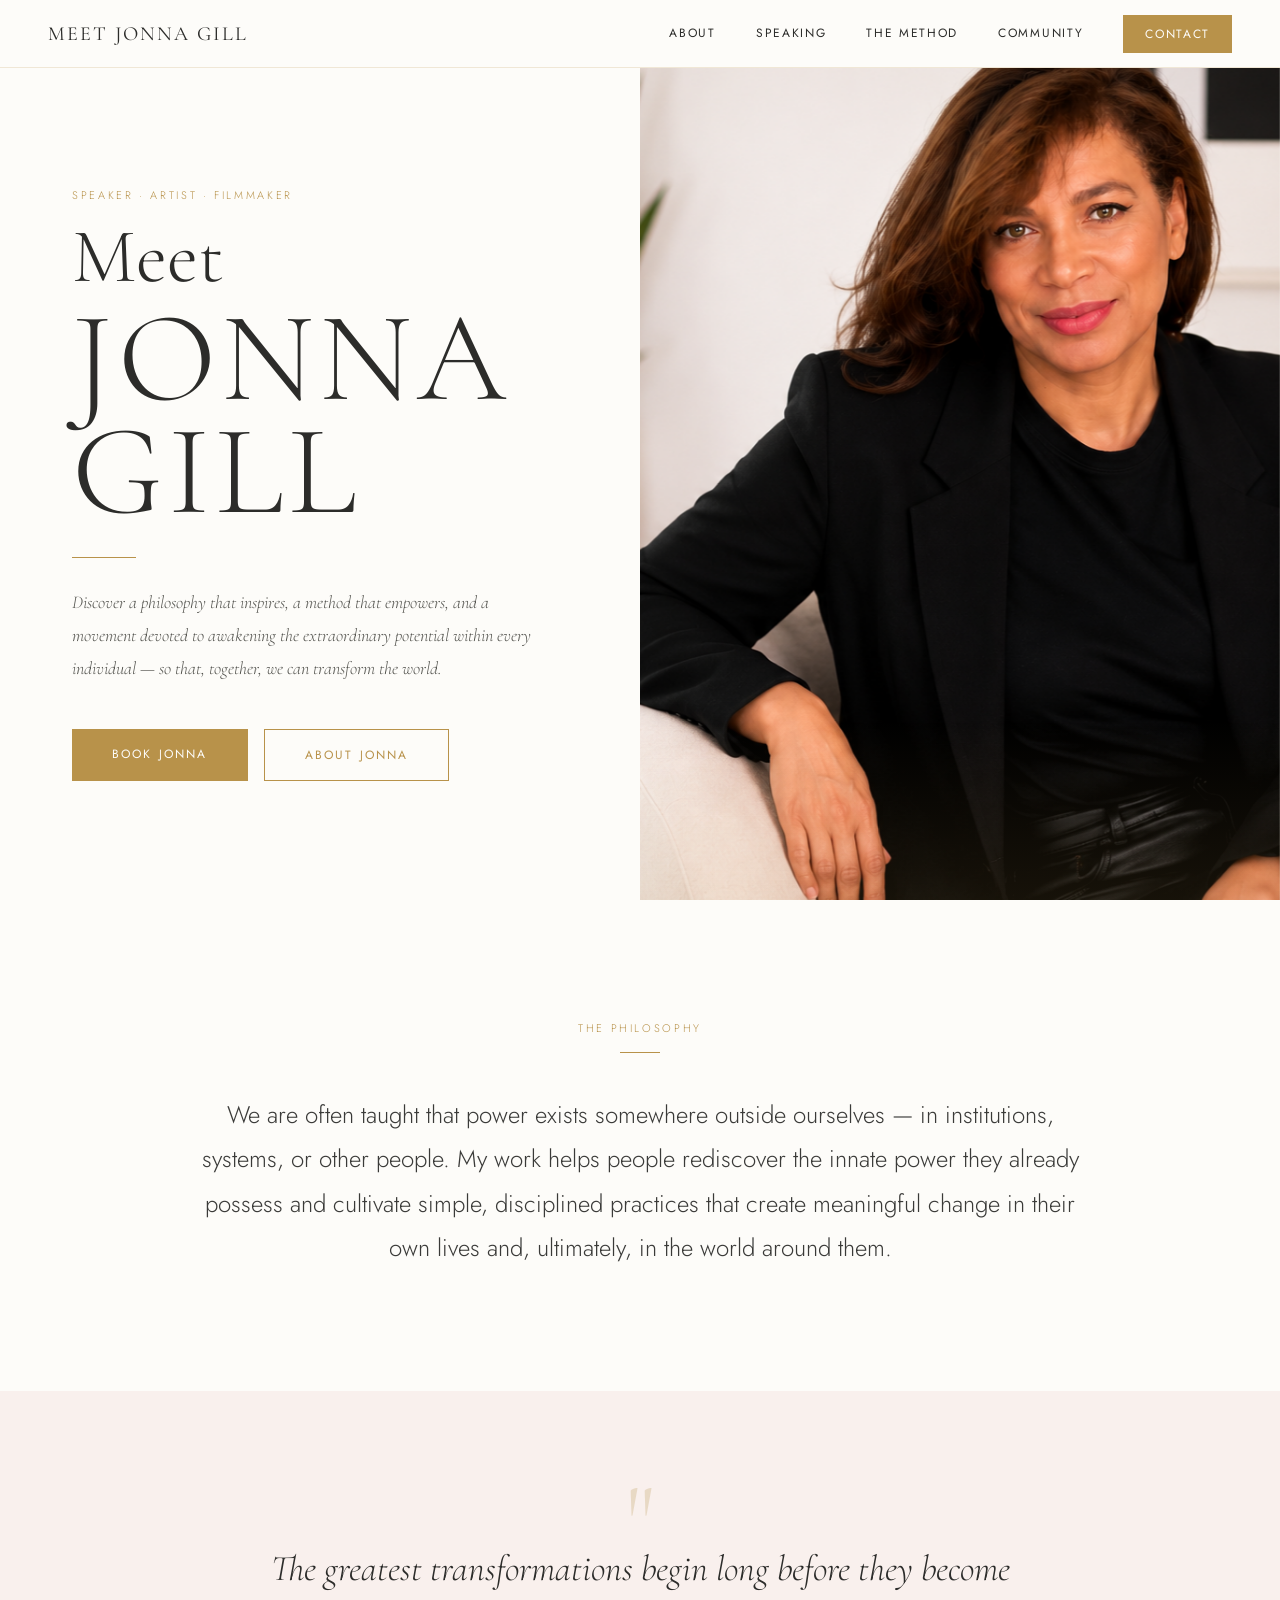
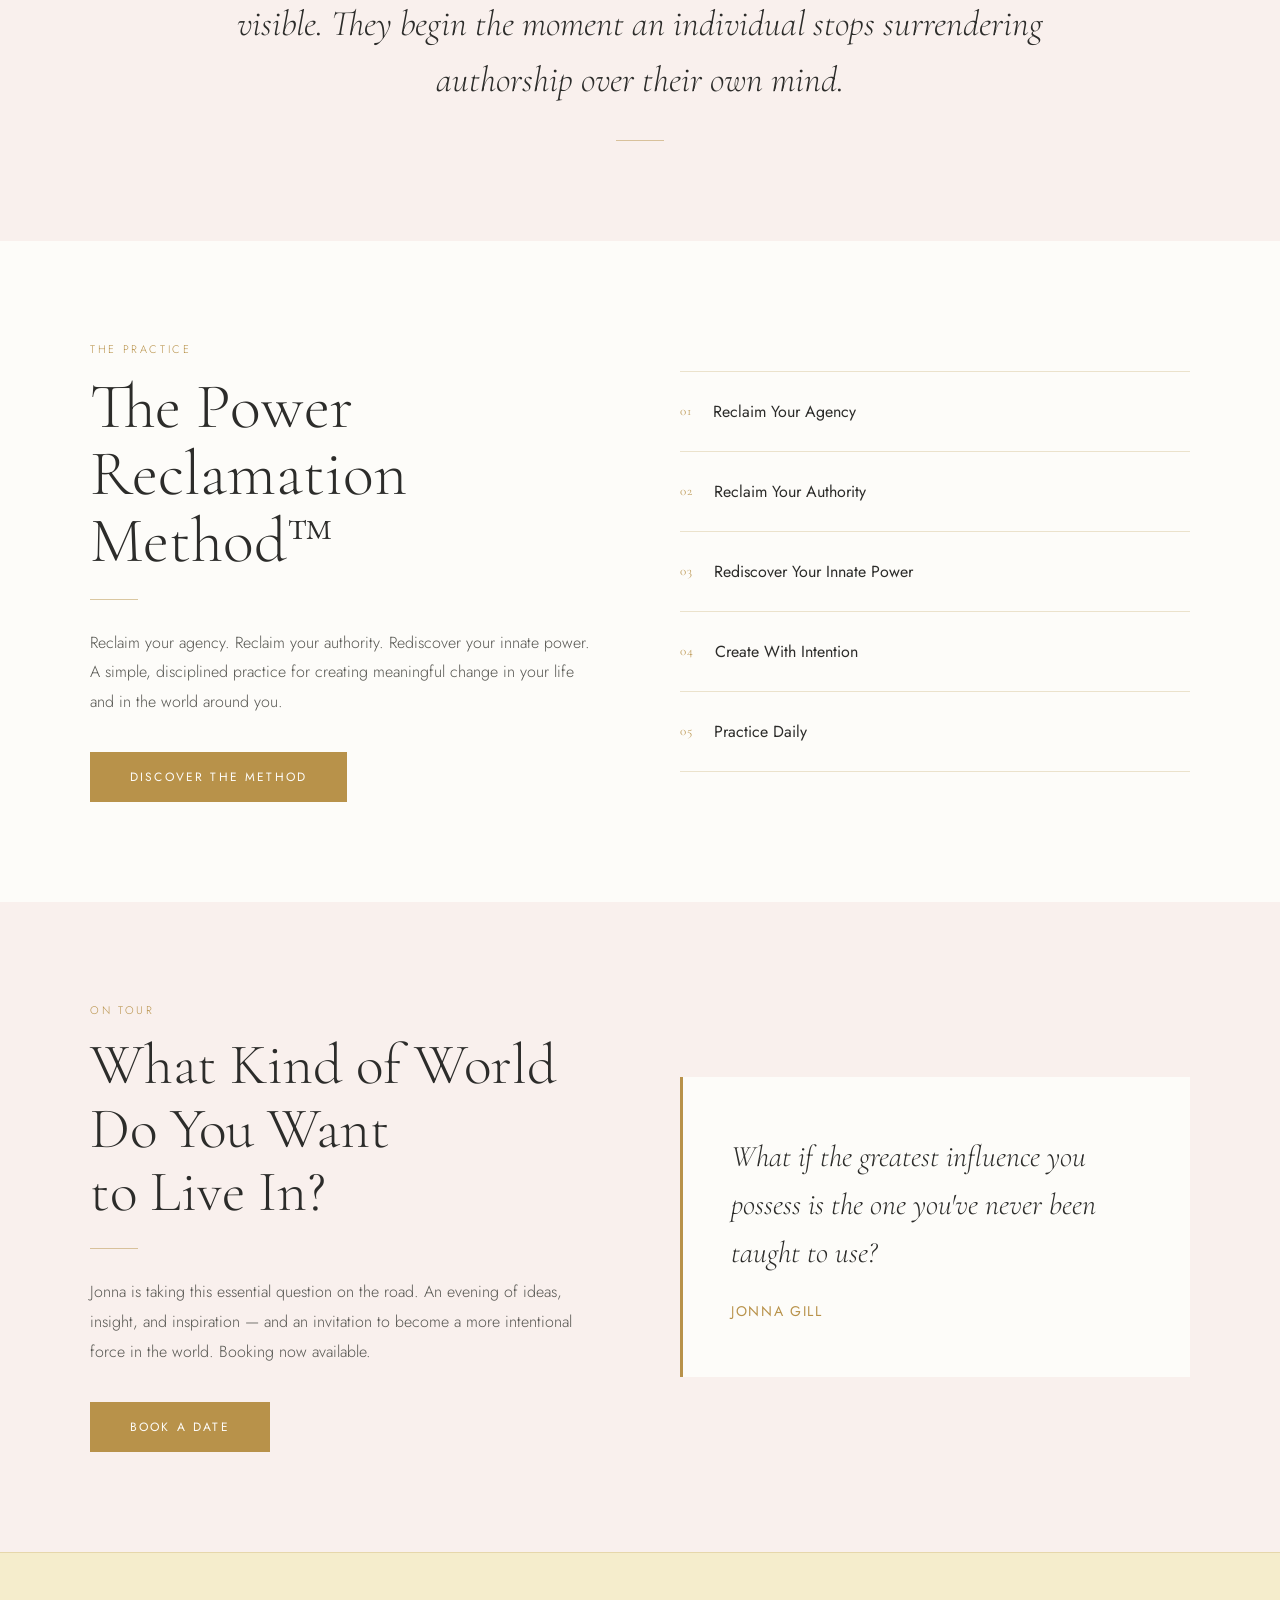
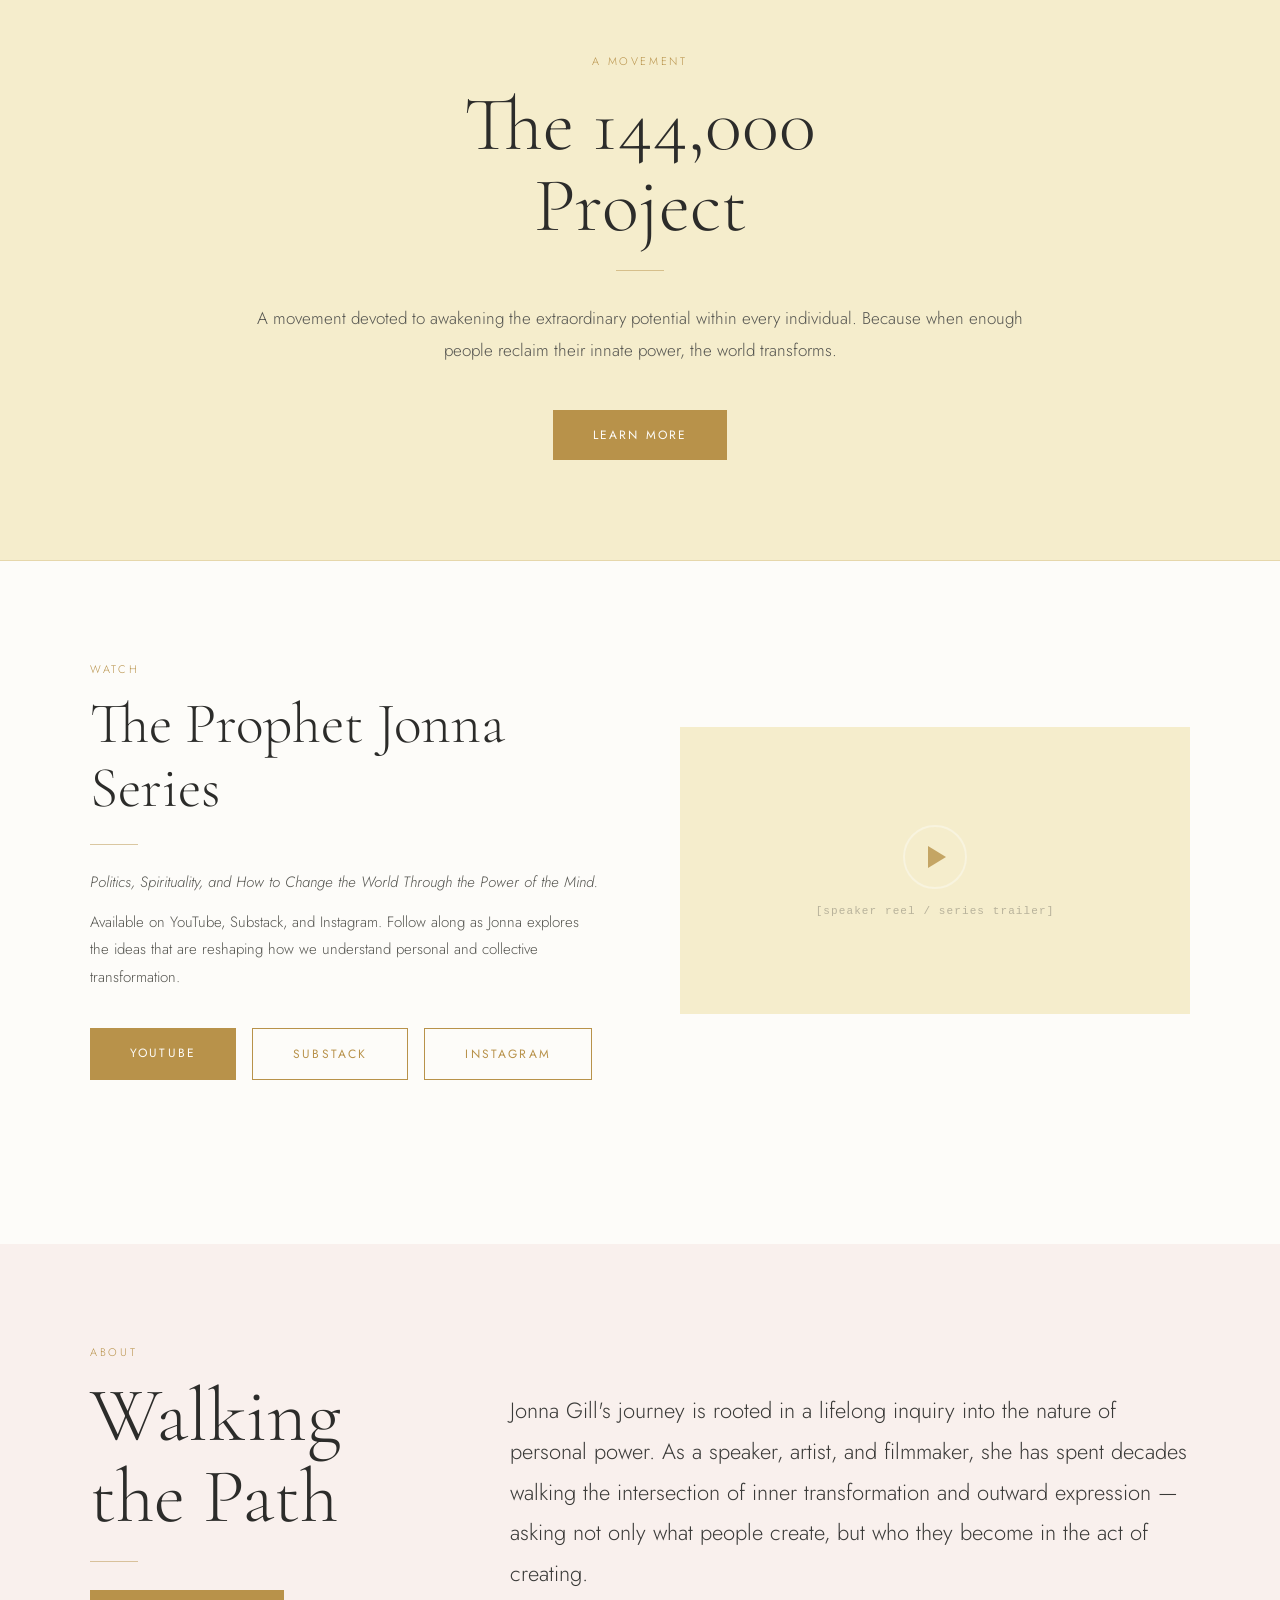
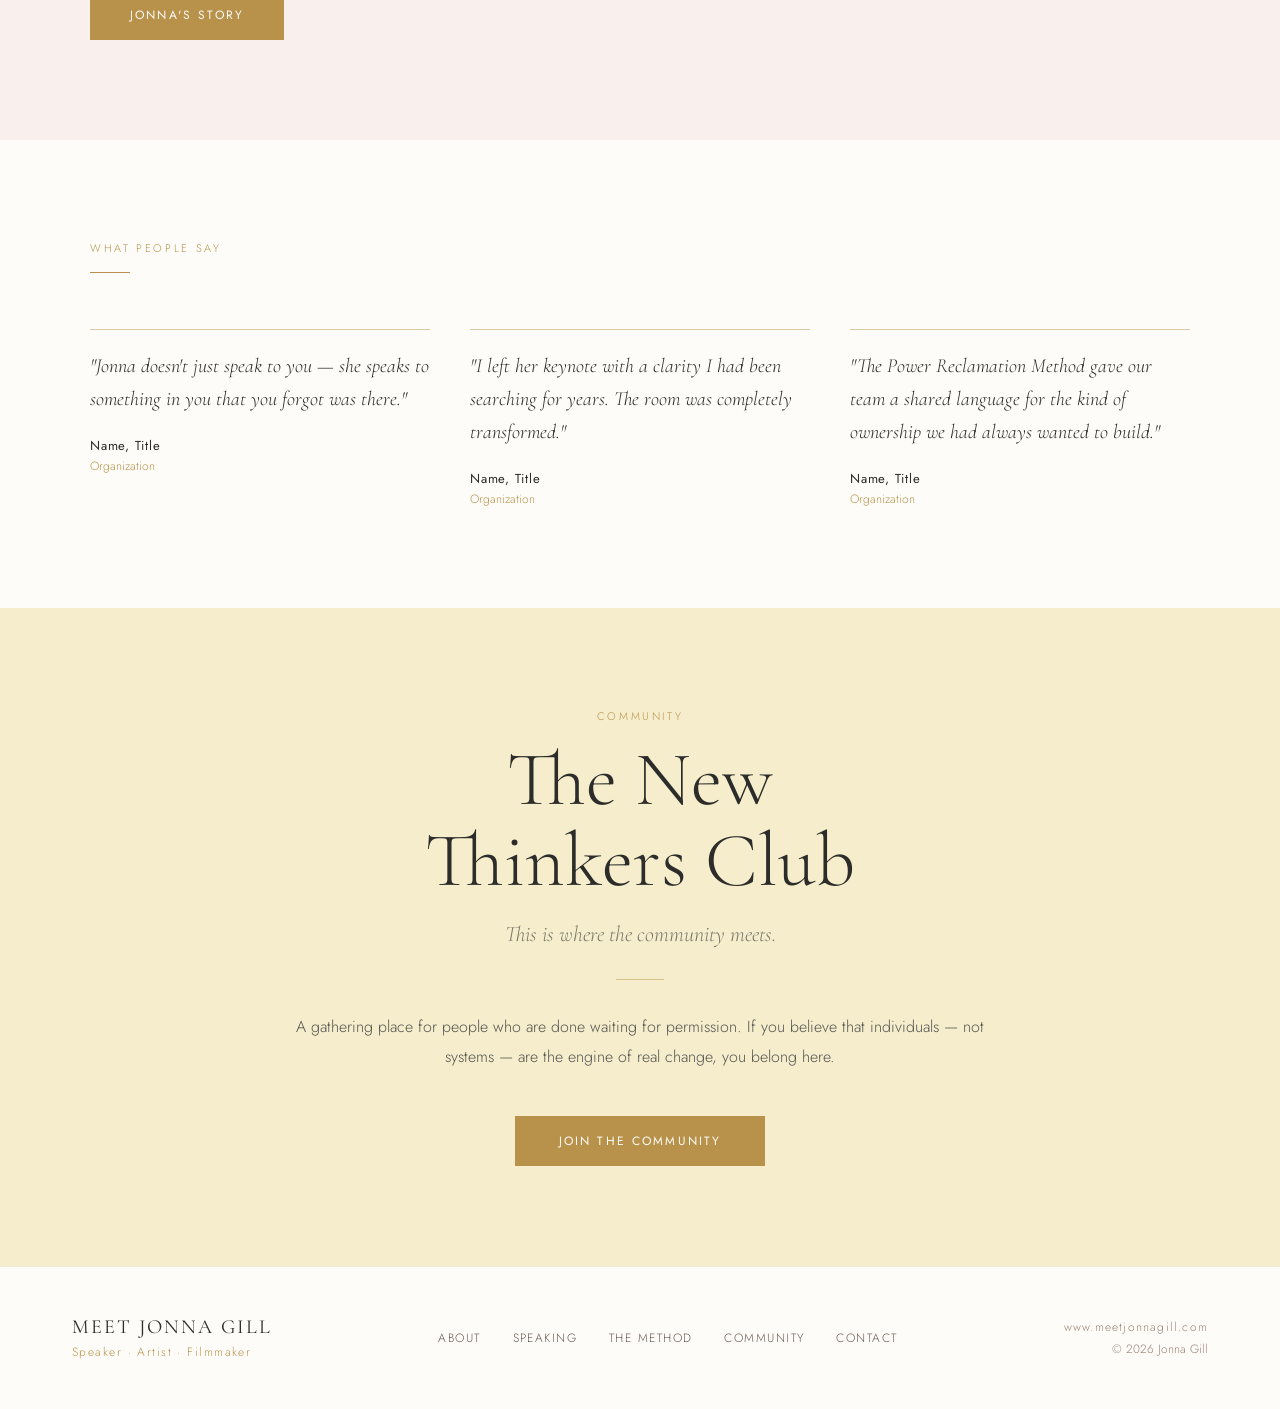
==== commit 52924375: "Add files via upload" ====
--- a/index.html
+++ b/index.html
@@ -171,7 +171,7 @@
   body { font-size: 15px; }
 }
 
-*,*::before,*::after{box-sizing:border-box}body{margin:0}a{color:#2C2C2A;text-decoration:none;}a:hover{color:#B8924A;}
+*,*::before,*::after{box-sizing:border-box}body{margin:0}a{color:#2C2C2A;text-decoration:none}a:hover{color:#B8924A}
 </style>
 </head>
 <body>
@@ -185,9 +185,9 @@
     <a href="contact.html" style="font-size:12px;letter-spacing:0.14em;text-transform:uppercase;font-weight:400;background:#B8924A;color:#FDFCF9;padding:10px 22px;text-decoration:none;">Contact</a>
   </div>
   <button class="nav-hamburger" id="nav-hamburger" style="display:none;flex-direction:column;gap:5px;background:none;border:none;cursor:pointer;padding:8px;" aria-label="Menu">
-    <span id="hb1" style="display:block;width:24px;height:1.5px;background:#2C2C2A;transition:transform 0.3s,opacity 0.3s;"></span>
-    <span id="hb2" style="display:block;width:24px;height:1.5px;background:#2C2C2A;transition:transform 0.3s,opacity 0.3s;"></span>
-    <span id="hb3" style="display:block;width:24px;height:1.5px;background:#2C2C2A;transition:transform 0.3s,opacity 0.3s;"></span>
+    <span id="hb1" style="display:block;width:24px;height:1.5px;background:#2C2C2A;transition:transform .3s,opacity .3s;"></span>
+    <span id="hb2" style="display:block;width:24px;height:1.5px;background:#2C2C2A;transition:transform .3s,opacity .3s;"></span>
+    <span id="hb3" style="display:block;width:24px;height:1.5px;background:#2C2C2A;transition:transform .3s,opacity .3s;"></span>
   </button>
 </nav>
 <!-- ═══ HERO ═══ -->
@@ -428,7 +428,12 @@
   els.forEach(function(el){el.style.opacity='0';var d=el.dataset.dir||'up';if(d==='up')el.style.transform='translateY(36px)';if(d==='left')el.style.transform='translateX(-36px)';if(d==='right')el.style.transform='translateX(36px)';el.style.transition='opacity .9s cubic-bezier(.22,.68,0,1.1),transform .9s cubic-bezier(.22,.68,0,1.1)';el.style.transitionDelay=(el.dataset.delay||'0')+'ms';});
   var io=new IntersectionObserver(function(entries){entries.forEach(function(e){if(e.isIntersecting){e.target.style.opacity='1';e.target.style.transform='translate(0,0)';io.unobserve(e.target);}});},{threshold:0.1});
   els.forEach(function(el){io.observe(el);});
-  document.querySelectorAll('.fx-stagger').forEach(function(p){Array.from(p.children).forEach(function(c,i){c.style.opacity='0';c.style.transform='translateY(28px)';c.style.transition='opacity .75s cubic-bezier(.22,.68,0,1.1),transform .75s cubic-bezier(.22,.68,0,1.1)';c.style.transitionDelay=(i*120)+'ms';io.observe(c);});});
+  document.querySelectorAll('.fx-stagger').forEach(function(p){Array.prototype.slice.call(p.children).forEach(function(c,i){c.style.opacity='0';c.style.transform='translateY(28px)';c.style.transition='opacity .75s cubic-bezier(.22,.68,0,1.1),transform .75s cubic-bezier(.22,.68,0,1.1)';c.style.transitionDelay=(i*120)+'ms';io.observe(c);});});
+  var pImgs=document.querySelectorAll('.fx-parallax');
+  pImgs.forEach(function(img){img.style.height='115%';img.style.width='100%';img.style.top='-7%';img.style.left='0';img.style.position='absolute';img.style.objectFit='cover';img.style.willChange='transform';});
+  var ticking=false;
+  function updateP(){pImgs.forEach(function(img){var c=img.parentElement;if(!c)return;var r=c.getBoundingClientRect();var prog=(window.innerHeight/2-(r.top+r.height/2))/window.innerHeight;img.style.transform='translateY('+(prog*0.25*260)+'px)';});ticking=false;}
+  if(pImgs.length){window.addEventListener('scroll',function(){if(!ticking){requestAnimationFrame(updateP);ticking=true;}},{passive:true});updateP();}
   var nav=document.getElementById('site-nav');
   if(nav)window.addEventListener('scroll',function(){nav.style.boxShadow=window.scrollY>20?'0 2px 24px rgba(44,44,42,.07)':'none';},{passive:true});
   if(!document.getElementById('_fx')){var st=document.createElement('style');st.id='_fx';st.textContent='.fx-card{transition:transform .35s,box-shadow .35s}.fx-card:hover{transform:translateY(-7px);box-shadow:0 16px 48px rgba(44,44,42,.1)}.gold-btn{background:#B8924A;color:#FDFCF9;font-size:12px;letter-spacing:.18em;text-transform:uppercase;padding:16px 40px;font-weight:400;display:inline-block;transition:background .3s;text-decoration:none}.gold-btn:hover{background:#9A7A3A;color:#FDFCF9}.outline-btn{border:1px solid #B8924A;color:#B8924A;font-size:12px;letter-spacing:.18em;text-transform:uppercase;padding:16px 40px;font-weight:400;display:inline-block;transition:all .3s;text-decoration:none}.outline-btn:hover{background:#B8924A;color:#FDFCF9}.gold-line{height:1px;background:#B8924A;opacity:.5}.section-label{font-size:11px;letter-spacing:.24em;text-transform:uppercase;color:#B8924A;margin-bottom:16px}';document.head.appendChild(st);}
